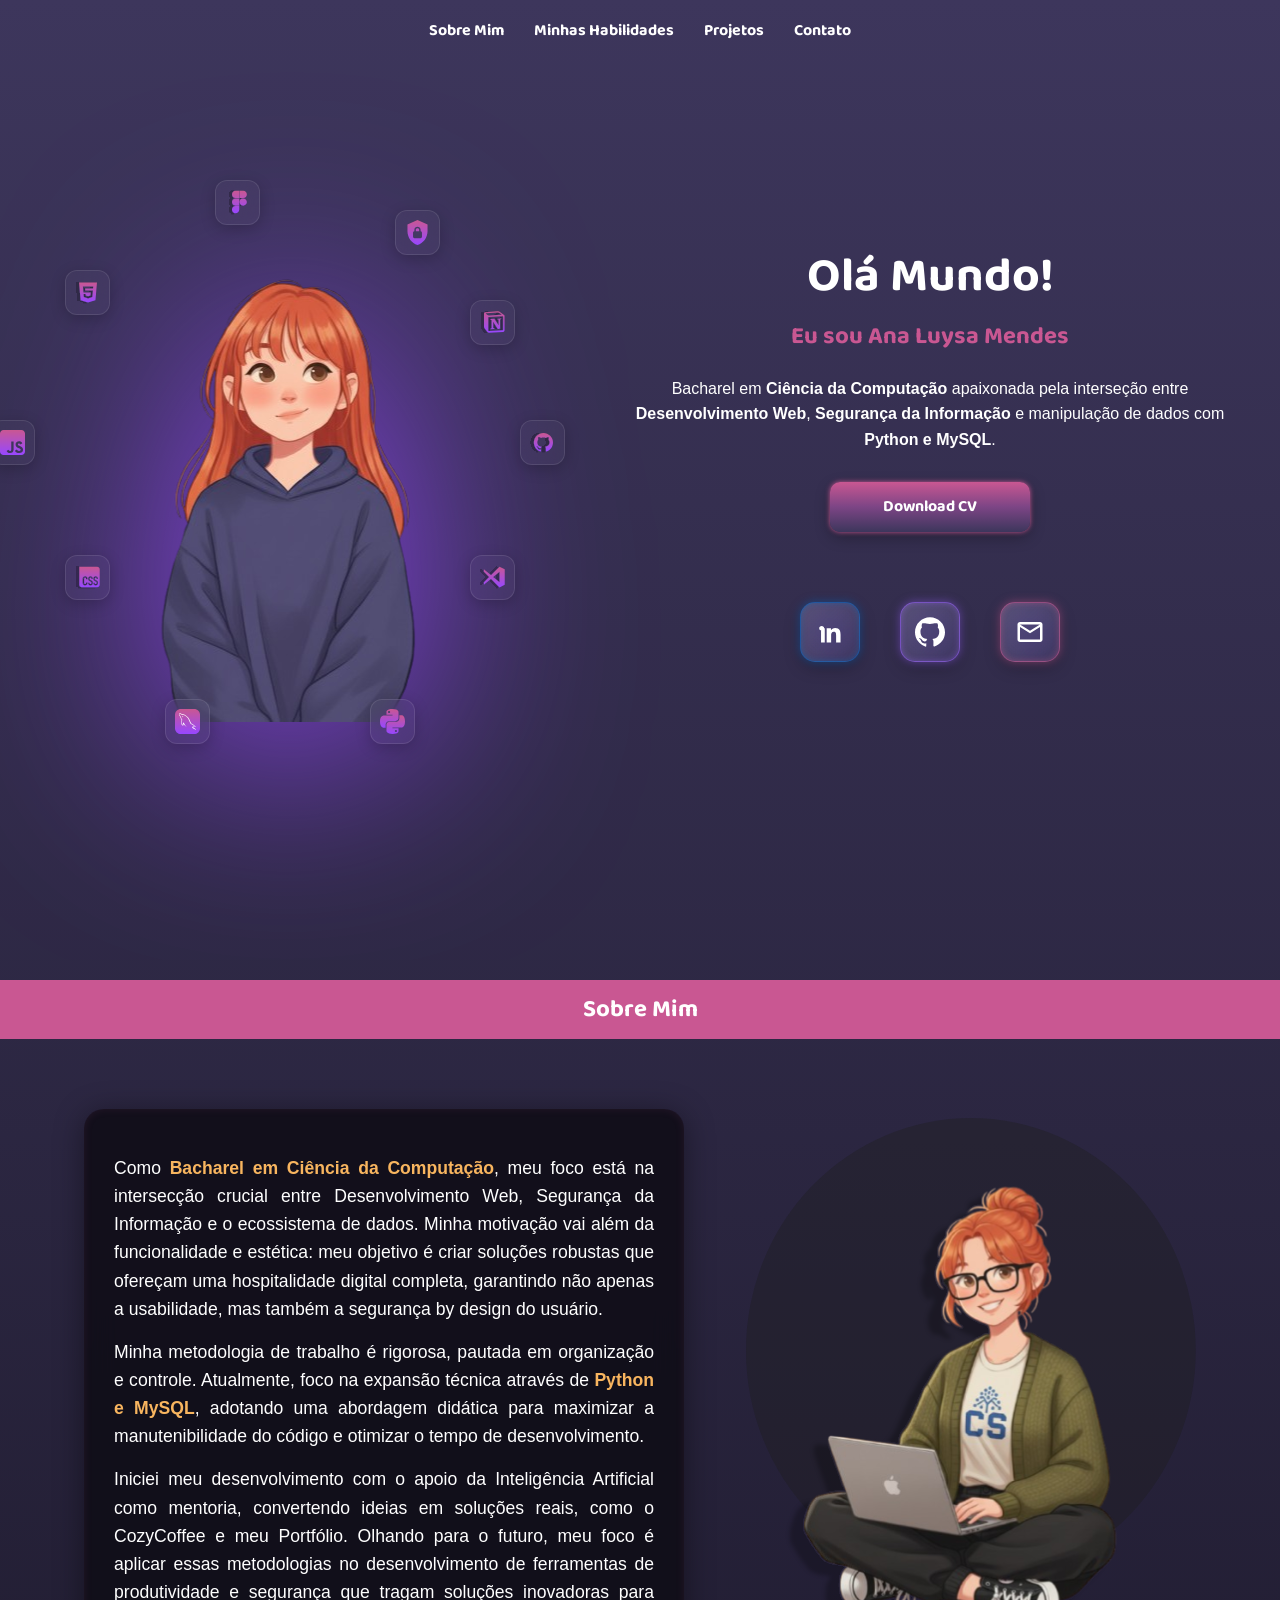
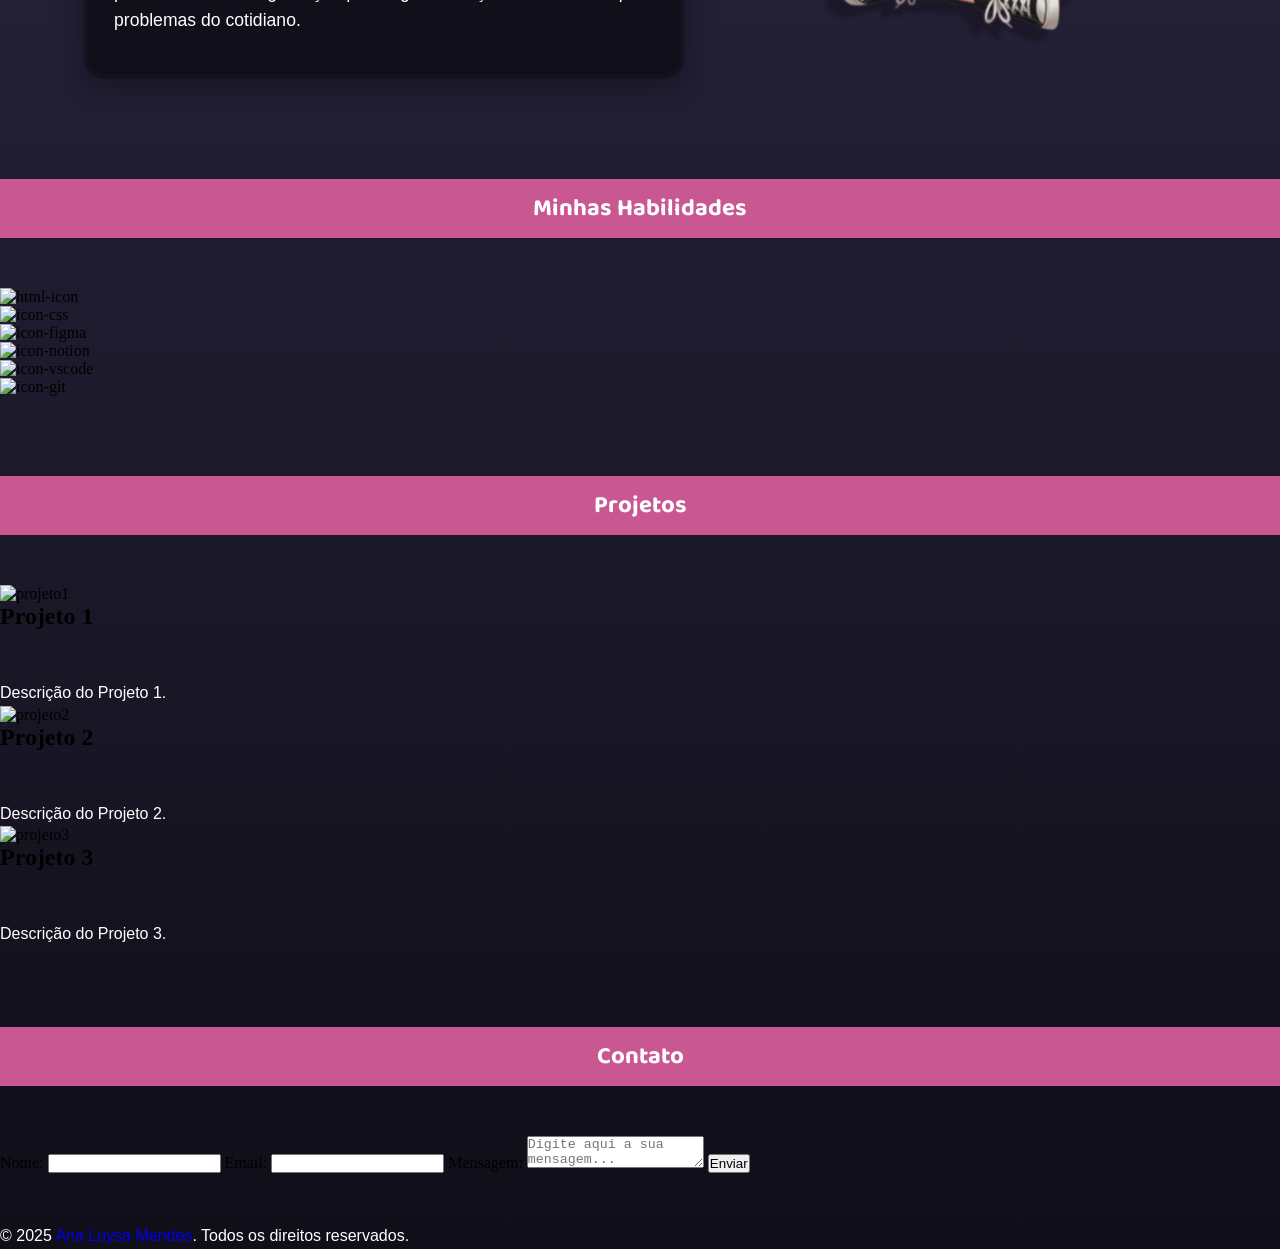
==== portfolio.html @ 6a41fd9b "upgrade" ====
<!DOCTYPE html>
<html lang="pt-br">
<head>
    <meta charset="UTF-8">
    <meta name="viewport" content="width=device-width, initial-scale=1.0">
    <title>Ana Luysa Mendes</title>
    <link rel="stylesheet" href="portfoilio.css">
    <link rel="shortcut icon" href="imagens/favicon-32x32.png" type="image/x-icon">
    <link rel="preconnect" href="https://fonts.googleapis.com">
<link rel="preconnect" href="https://fonts.gstatic.com" crossorigin>
<link href="https://fonts.googleapis.com/css2?family=Baloo+2:wght@400..800&family=Montserrat:ital,wght@0,100..900;1,100..900&display=swap" rel="stylesheet">
</head>
<body>
    
    <header>
        <nav>
            <ul>


<li><a href="#sobre-mim">Sobre Mim</a></li>


<li><a href="#minhas-habilidades">Minhas Habilidades</a></li>


<li><a href="#projetos">Projetos</a></li>


<li><a href="#contato">Contato</a></li>


</ul>
        </nav>
    </header>

<section id="homepage">
    <div class="perfil-container">
        <img src="imagens/perfil-1.svg" alt="perfil-1" id="foto-1"> 

        <div class="icone-box css"> <img src="icones/icons_css.svg" alt="css"> </div>
        <div class="icone-box figma"> <img src="icones/icons_figma.svg" alt="figma"> </div>
        <div class="icone-box git"> <img src="icones/icons_github.svg" alt="git"> </div>
        <div class="icone-box js"> <img src="icones/icons_javascript.svg" alt="js"> </div>
        <div class="icone-box html"> <img src="icones/icons_html.svg" alt="html"> </div>
        <div class="icone-box mysql"> <img src="icones/icons_mysql.svg" alt="mysql"> </div>
        <div class="icone-box notion"> <img src="icones/icons_notion.svg" alt="notion"> </div>
        <div class="icone-box python"> <img src="icones/icons_python.svg" alt="python"> </div>
        <div class="icone-box security"> <img src="icones/icons_security.svg" alt="security"> </div>
        <div class="icone-box vscode"> <img src="icones/icons_vscode.svg" alt="vscode"> </div>
    </div>

    
    
    <div id="texto-homepage"> 
        <h1>Olá Mundo!</h1>
        <h2>Eu sou Ana Luysa Mendes</h2>
        
        <p>
    Bacharel em <strong>Ciência da Computação</strong> apaixonada pela interseção entre <strong>Desenvolvimento Web</strong>, <strong>Segurança da Informação</strong> e manipulação de dados com <strong>Python e MySQL</strong>.
</p>
        
        <a href="Currículo-estagio-Ana-Luysa.pdf" class="cv-download" download>
            Download CV
        </a>
        
      <div class="icones-homepage">
            
           <div class="icon-content" data-social="linkedin">
    <span class="tooltip">LinkedIn</span>
    <a href="https://www.linkedin.com/in/analuysamendes/" target="_blank" aria-label="LinkedIn">
        <div class="filled"></div>
        <svg viewBox="0 0 24 24" fill="currentColor" xmlns="http://www.w3.org/2000/svg">
            <path d="M20.447 20.452h-3.554v-5.569c0-1.328-.027-3.037-1.852-3.037-1.853 0-2.136 1.445-2.136 2.939v5.667H9.351V9h3.414v1.561h.046c.477-.9 1.637-1.85 3.37-1.85 3.601 0 4.267 2.37 4.267 5.455v6.286zM5.337 7.151c-1.144 0-1.99.766-1.99 1.815 0 1.05.846 1.816 1.99 1.816 1.146 0 1.992-.766 1.992-1.816-.002-1.049-.848-1.815-1.992-1.815zm-.507 13.3H7.818V9H4.83v11.452z" />
        </svg>
    </a>

</div>

            <div class="icon-content" data-social="github">
                <span class="tooltip">GitHub</span>
                <a href="https://github.com/asyulmendes" target="_blank" aria-label="GitHub">
                    <div class="filled"></div>
                    <svg viewBox="0 0 24 24" fill="currentColor" xmlns="http://www.w3.org/2000/svg"><path d="M12 .297c-6.63 0-12 5.373-12 12 0 5.303 3.438 9.8 8.205 11.385.6.11.82-.26.82-.577 0-.285-.01-1.04-.015-2.04-3.344.726-4.043-1.612-4.043-1.612-.547-1.388-1.332-1.756-1.332-1.756-1.089-.745.083-.73.083-.73 1.205.084 1.838 1.238 1.838 1.238 1.07 1.835 2.809 1.305 3.495.998.108-.775.42-1.305.762-1.604-2.665-.304-5.466-1.334-5.466-5.933 0-1.31.468-2.385 1.236-3.225-.125-.304-.535-1.524.118-3.18 0 0 1.006-.323 3.3-.123 1.9.528 3.844.528 5.746 0 2.292-.2 3.298.123 3.298.123.653 1.656.242 2.876.118 3.18.767.84 1.235 1.915 1.235 3.225 0 4.61-2.805 5.627-5.474 5.927.43.37.823 1.102.823 2.22 0 1.603-.015 2.898-.015 3.28 0 .32.21.69.825.575C20.565 22.096 24 17.59 24 12.297c0-6.627-5.373-12-12-12z"/></svg>
                </a>
            </div>
            
            <div class="icon-content" data-social="email">
                <span class="tooltip">Email</span>
                <a href="mailto:analuysa.mendes@hotmail.com" target="_blank" aria-label="E-mail">
                    <div class="filled"></div>
                    <svg viewBox="0 0 24 24" fill="currentColor" xmlns="http://www.w3.org/2000/svg"><path d="M22 6c0-1.1-.9-2-2-2H4c-1.1 0-2 .9-2 2v12c0 1.1.9 2 2 2h16c1.1 0 2-.9 2-2V6zm-2 0l-8 5-8-5h16zm0 12H4V8l8 5 8-5v10z"/></svg>
                </a>
            </div>
        </div>
</section>

    <main>
<section id="sobre-mim">
    
    <h1 class="section">Sobre Mim</h1>
    
    <div class="sobremim-flex-wrapper"> 
        
        <div class="conteudo-glass-texto">
            
            <div class="texto-sobremim-agrupado">
                
                <p>Como <strong>Bacharel em Ciência da Computação</strong>, meu foco está na intersecção crucial entre Desenvolvimento Web, Segurança da Informação e o ecossistema de dados. Minha motivação vai além da funcionalidade e estética: meu objetivo é criar soluções robustas que ofereçam uma hospitalidade digital completa, garantindo não apenas a usabilidade, mas também a segurança by design do usuário.</p>



<p>Minha metodologia de trabalho é rigorosa, pautada em organização e controle. Atualmente, foco na expansão técnica através de <strong>Python e MySQL</strong>, adotando uma abordagem didática para maximizar a manutenibilidade do código e otimizar o tempo de desenvolvimento.</p>



<p>Iniciei meu desenvolvimento com o apoio da Inteligência Artificial como mentoria, convertendo ideias em soluções reais, como o CozyCoffee e meu Portfólio. Olhando para o futuro, meu foco é aplicar essas metodologias no desenvolvimento de ferramentas de produtividade e segurança que tragam soluções inovadoras para problemas do cotidiano.</p>
            </div>
            
        </div>
        
        <img src="imagens/perfil-2.svg" alt="foto-perfil-2" class="imagem-sobremim">
        
    </div>
</section>

    

      <section id="minhas-habilidades">
        <h1 class="section">Minhas Habilidades</h1>

        <div class="habilidades-container">
            <ul>
                
                    <li><img src="icones/icon-html.svg" alt="html-icon"></li>
                    <li><img src="icones/icon-css.svg" alt="icon-css"></li>
                    <li><img src="icones/icon-figma.svg" alt="icon-figma"></li>
                    <li><img src="icones/icon-notion.svg" alt="icon-notion"></li>
                    <li><img src="icones/icon-vscode.svg" alt=icon-vscode></li>
                    <li><img src="icones/icon-github.svg" alt="icon-git"></li>

            </ul>
      </section>


      <section id="projetos">
        <h1 class="section">Projetos</h1>
        <div class="projetos-container">
            <div class="projeto-item">
                <img src="imagens/projeto1.png" alt="projeto1">
                <h2>Projeto 1</h2>
                <p>Descrição do Projeto 1.</p>
            </div>
            <div class="projeto-item">
                <img src="imagens/projeto2.png" alt="projeto2">
                <h2>Projeto 2</h2>
                <p>Descrição do Projeto 2.</p>
            </div>
            <div class="projeto-item">
                <img src="imagens/projeto3.png" alt="projeto3">
                <h2>Projeto 3</h2>
                <p>Descrição do Projeto 3.</p>
            
            </div>
           
                
      </section>

      <section id="contato">

        <form method="post" action="enviar_email.php">
            <h1 class="section">Contato</h1>
            <label for="name">Nome:</label>
            <input type="text" id="name" name="name" required>

            <label for="email">Email:</label>
            <input type="email" id="email" name="email" required>

            <label for="message">Mensagem:</label>
            <textarea id="message" name="message" required placeholder="Digite aqui a sua mensagem..."></textarea>

            <button type="submit">Enviar</button>
        </form>
      </section>

    </main>

    <footer>
        <p>&copy; 2025 <a href="https://www.linkedin.com/in/analuysamendes/" target="_blank">Ana Luysa Mendes</a>. Todos os direitos reservados.</p>
    </footer>
    <!-- Animação para scrool. -->
     <script>  
   // Monitora a rolagem da janela
    window.addEventListener('scroll', function() {
        // Seleciona o elemento pra animar (o <nav> é o mais direto)
        var navBar = document.querySelector('nav');
        
        // Se a rolagem vertical for maior que 50 pixels
        if (window.scrollY > 50) {
            navBar.classList.add('scrolled'); // Adiciona a classe
        } else {
            navBar.classList.remove('scrolled'); // Remove a classe
        }
    });
    </script>
</body>

</html>
---- portfoilio.css ----
* {
  margin: 0;
  padding: 0;
  box-sizing: border-box;
}

:root {
  --cor-1: #3d365c;
  --cor-2: #7c4585;
  --cor-3: #c95792;
  --cor-4: #f8b55f;
  --cor-5: #100e18;
  --fonte-destaque: "Baloo 2", sans-serif;
  --fonte-texto: "Inter", sans-serif;
}

body {
  background-image: linear-gradient(to bottom, var(--cor-1), var(--cor-5));
  min-height: 100vh;
  overflow-x: hidden;
}

header {
  background-color: transparent;
  transition: background-color 0.4s ease;
}
a {
  text-decoration: none;
}
nav {
  background-color: transparent;
  display: flex;
  justify-content: center;
  align-items: center;
  height: 60px;
  width: 100%;
  position: fixed;
  top: 0;
  left: 0;
  z-index: 1000;
  transition: all 0.4s ease;
}

nav.scrolled {
  background-color: var(--cor-1);
  box-shadow: 0 0 5px var(--cor-3), 0 0 10px rgba(0, 0, 0, 0.4);
}
nav ul {
  list-style: none;
  display: flex;
  gap: 30px;
  font-family: var(--fonte-destaque);
  font-weight: bold;
}

nav li a {
  position: relative;
  text-decoration: none;
  color: white;
}

nav li a::after {
  content: "";
  position: absolute;
  width: 0;
  height: 3px;
  bottom: -5px;
  left: 0;
  background-color: var(--cor-4);
  transition: width 0.3s ease-in-out;
}

nav li a:hover::after {
  width: 100%;
}

nav li :hover a {
  color: var(--cor-4);
}

#homepage {
  display: flex;
  flex-direction: row;
  align-items: center;
  justify-content: center;
  gap: 5rem;
  font-family: v
  ar(--fonte-destaque);
  color: white;
  max-width: 1200px;
  min-height: 100vh;
  margin: 0 auto;
  padding-top: 0;
}
#foto-1 {
  max-width: 100em;
  height: auto;
  margin: 5px 0;
}
strong {
    color: var(--cor-4);
    font-weight: bold;
}


.perfil-container {
    position: relative; 
    width: 500px; 
    height: 600px;
    display: flex;
    justify-content: center;
    align-items: center;
}


.icone-box {
    position: absolute;
    width: 45px;
    height:45px;
    display: flex;
    justify-content: center;
    align-items: center;
    background: rgba(255, 255, 255, 0.03);
    backdrop-filter: blur(10px);
    border: 1px solid rgba(255, 255, 255, 0.1);
    border-radius: 12px; 
    box-shadow: 0 4px 15px rgba(0, 0, 0, 0.2);
    z-index: 10;
    animation: flutuar 3s ease-in-out infinite;
}

.icone-box img {
    width: 25px;
    height: 25px;
    
}

.figma { top: 5%; left: 35%; animation-delay: 0.1s; }
.security { top: 10%; right: 20%; animation-delay: 0.5s; }
.notion { top: 25%; right: 5%; animation-delay: 0.8s; }
.git { top: 45%; right: -5%; animation-delay: 1.2s; }
.vscode { bottom: 25%; right: 5%; animation-delay: 0.3s; }
.python { bottom: 1%; right: 25%; animation-delay: 0.9s; }
.mysql { bottom: 1%; left: 25%; animation-delay: 1.5s; }
.css { bottom: 25%; left: 5%; animation-delay: 0.2s; }
.js { top: 45%; left: -10%; animation-delay: 0.7s; }
.html { top: 20%; left: 5%; animation-delay: 1.1s; }

@keyframes flutuar {
    0%, 100% { transform: translateY(0); }
    50% { transform: translateY(-15px); }
}
#texto-homepage {
  max-width: 600px;
  display: flex;
  flex-direction: column;
  align-items: center;
  text-align: center;
  margin: 0 auto;
  position: relative;
}

#texto-homepage strong {
  color: white;
  white-space: nowrap;
}

#texto-homepage h1 {
  font-size: 3em;
  font-family: var(--fonte-destaque);
  color: white;
  margin-bottom: 1px;
  white-space: nowrap;
}
#texto-homepage h2 {
  font-size: 1.5em;
  font-family: var(--fonte-destaque);
  color: var(--cor-3);
  margin-top: 1px;
}
#texto-homepage p {
  font-size: 1em;
  font-family: var(--fonte-texto);
  color: white;
  font-weight: lighter;
  margin-top: 20px;
  text-align: center;
}
.icones-homepage {
  margin-top: 20px;
  padding: 0 20px;
  display: flex;
  flex-direction: row;
  gap: 20px;
  justify-content: center;
}

.icones-homepage img {
  width: 10px;
  height: 10px;
  transition: transform 0.2s;
  cursor: pointer;
}
/* Animação do UIVERSE para os botões */
.icones-homepage {
  margin-top: 40px;
  gap: 20px;
}

/* Base: ul virou .icones-homepage, li virou .icon-content */
.icon-content {
  margin: 0 10px;
  position: relative;
  /* Alinha o ícone dentro da .icones-homepage, se for necessário */
  display: inline-block;
}
/* Tooltip Base */
.icon-content .tooltip {
  position: absolute;
  top: -30px;
  left: 50%;
  transform: translateX(-50%);
  color: #fff;
  padding: 6px 10px;
  border-radius: 15px;
  opacity: 0;
  visibility: hidden;
  font-size: 14px;
  transition: all 0.3s ease;
  z-index: 10; /* Para garantir que fique acima de outros elementos */
  font-family: var(--fonte-texto);
}
.icon-content:hover .tooltip {
  opacity: 1;
  visibility: visible;
  top: -50px;
}

/* Base glassmorphism anchor */
.icon-content a {
  position: relative;
  overflow: hidden;
  display: flex;
  justify-content: center;
  align-items: center;
  width: 60px; /* Aumentei um pouco para caber os ícones SVG */
  height: 60px; /* Aumentei um pouco para caber os ícones SVG */
  border-radius: 15px;
  color: #fff;
  background: linear-gradient(
    135deg,
    rgba(255, 255, 255, 0.18),
    rgba(255, 255, 255, 0.06)
  );
  backdrop-filter: blur(14px) saturate(180%);
  -webkit-backdrop-filter: blur(14px) saturate(180%);
  transition: all 0.35s ease-in-out;
  box-shadow: inset 0 1px 2px rgba(255, 255, 255, 0.45),
    inset 0 -2px 6px rgba(0, 0, 0, 0.856), 0 6px 16px rgba(0, 0, 0, 0.22);
}

/* Estilo do GitHub (Mantido o original, ou ajuste para seu tema) */
.icon-content[data-social="github"] a {
  border: 1px solid rgba(152, 98, 252, 0.6);
  box-shadow: inset 0 0 6px rgba(152, 98, 252, 0.4),
    0 0 10px rgba(152, 98, 252, 0.5), 0 6px 16px rgba(0, 0, 0, 0.25);
}

/* PERSONALIZAÇÃO: LINKEDIN - Usando a cor primária do LinkedIn */
.icon-content[data-social="linkedin"] a {
  border: 1px solid rgba(10, 102, 194, 0.6);
  box-shadow: inset 0 0 6px rgba(10, 102, 194, 0.4),
    0 0 10px rgba(10, 102, 194, 0.5), 0 6px 16px rgba(0, 0, 0, 0.25);
}

/* PERSONALIZAÇÃO: EMAIL - Usando uma cor que combine com seu tema (Cor 3) */
.icon-content[data-social="email"] a {
  border: 1px solid rgba(201, 87, 146, 0.6); /* var(--cor-3) */
  box-shadow: inset 0 0 6px rgba(201, 87, 146, 0.4),
    0 0 10px rgba(201, 87, 146, 0.5), 0 6px 16px rgba(0, 0, 0, 0.25);
}

/* Common shine sweep effect (Pseudo-elemento ::before) */
.icon-content a::before {
  content: "";
  position: absolute;
  top: -50%;
  left: -50%;
  width: 200%;
  height: 200%;
  background: linear-gradient(
    120deg,
    rgba(255, 255, 255, 0) 30%,
    rgba(255, 255, 255, 0.4) 50%,
    rgba(255, 255, 255, 0) 70%
  );
  transform: rotate(25deg) translateX(-100%);
  transition: transform 0.8s ease;
  z-index: 0;
}
.icon-content a:hover::before {
  transform: rotate(25deg) translateX(100%);
}
.icon-content a:hover {
  box-shadow: 3px 2px 45px 0px rgb(0 0 0 / 50%);
}

.icon-content a svg {
  position: relative;
  z-index: 1;
  width: 30px; /* Garante que o SVG tenha um tamanho bom */
  height: 30px;
}
.icon-content a:hover {
  color: white; /* Garante que a cor do SVG (fill) seja branca no hover */
  text-decoration: none; /* remove o underline padrão do seu CSS */
}

/* Preenchimento animado (.filled) */
@keyframes premiumGradient {
  0% {
    background-position: 0% 50%;
  }
  50% {
    background-position: 100% 50%;
  }
  100% {
    background-position: 0% 50%;
  }
}

.icon-content a .filled {
  position: absolute;
  top: 0;
  left: 0;
  width: 100%;
  height: 100%;
  z-index: 0;
  transition: all 0.3s ease-in-out;
  border-radius: 15px;
}

/* PERSONALIZAÇÃO: GitHub - Gradiente de cores do seu tema (cor-2 e cor-3) */
.icon-content a[data-social="github"] .filled,
.icon-content a[data-social="github"] ~ .tooltip {
  background: linear-gradient(
    135deg,
    var(--cor-2),
    var(--cor-3),
    var(--cor-3),
    var(--cor-2)
  );
  background-size: 400% 400%;
  animation: premiumGradient 6s ease infinite;
  backdrop-filter: blur(12px) saturate(200%);
  -webkit-backdrop-filter: blur(12px) saturate(200%);
  border: 1px solid rgba(152, 98, 252, 0.6);
  box-shadow: inset 0 0 12px rgba(152, 98, 252, 0.5),
    0 0 24px rgba(152, 98, 252, 0.7);
}

/* PERSONALIZAÇÃO: LinkedIn - Gradiente com cores do LinkedIn */
.icon-content a[data-social="linkedin"] .filled,
.icon-content a[data-social="linkedin"] ~ .tooltip {
  background: linear-gradient(135deg, #004d99, #0a66c2, #1a83ff, #004d99);
  background-size: 400% 400%;
  animation: premiumGradient 6s ease infinite;
  backdrop-filter: blur(12px) saturate(200%);
  -webkit-backdrop-filter: blur(12px) saturate(200%);
  border: 1px solid rgba(10, 102, 194, 0.6);
  box-shadow: inset 0 0 12px rgba(10, 102, 194, 0.5),
    0 0 24px rgba(10, 102, 194, 0.7);
}

/* PERSONALIZAÇÃO: Email - Gradiente com cores do seu tema (cor-1, cor-2) */
.icon-content a[data-social="email"] .filled,
.icon-content a[data-social="email"] ~ .tooltip {
  background: linear-gradient(
    135deg,
    var(--cor-1),
    var(--cor-2),
    var(--cor-3),
    var(--cor-1)
  );
  background-size: 400% 400%;
  animation: premiumGradient 6s ease infinite;
  backdrop-filter: blur(12px) saturate(200%);
  -webkit-backdrop-filter: blur(12px) saturate(200%);
  border: 1px solid rgba(201, 87, 146, 0.6);
  box-shadow: inset 0 0 12px rgba(201, 87, 146, 0.5),
    0 0 24px rgba(201, 87, 146, 0.7);
}

.cv-download {
  margin: 30px 0;
  width: 200px;
  height: 50px;
  text-align: center;
  line-height: 50px;
  font-family: var(--fonte-destaque);
  background-image: linear-gradient(
    to bottom,
    var(--cor-3),
    var(--cor-2),
    var(--cor-1)
  );
  color: white;
  box-shadow: 0 0 5px var(--cor-3), 0 5px 15px rgba(0, 0, 0, 0.3);
  font-weight: bold;
  border-radius: 10px;
  transition: background-color 0.3s ease, transform 0.2s ease-out;
}

.cv-download:hover {
  background-image: linear-gradient(to bottom, var(--cor-2), var(--cor-3));
  box-shadow: 0 0 10px var(--cor-4), 0 0 20px var(--cor-3) 0 0 40px;
  transform: translateY(-5px) scale(1.05);
  text-decoration: none;
}

.section {
  font-family: var(--fonte-destaque);
  color: white;
  font-size: 1.5em;
  font-weight: bolder;
  padding: 10px 0;
  margin-top: 80px;
  text-align: center;
  background-color: var(--cor-3);
  margin-bottom: 50px;
  width: 100%;
}

p {
  font-family: var(--fonte-texto);
  color: white;
  font-size: 1rem;
  line-height: 1.6;
  margin-top: 50px;
}

.sobremim-flex-wrapper {
  display: flex;
  flex-direction: row;
  justify-content: space-between;
  align-items: center;
  gap: 40px;
  width: 90%;
  max-width: 1200px;
  margin: 0 auto 80px auto;
  padding: 20px;
}

.conteudo-glass-texto {
  
  flex: 1;
  max-width: 600px;
  padding: 30px;
  background: rgba(16, 14, 24, 0.9);
  border-radius: 20px;
  backdrop-filter: blur(15px);
  -webkit-backdrop-filter: blur(15px);
  border: 1 solid rgba (201, 87, 146, 0.1);
  box-shadow: inset 0 0 10px rgba(201, 87, 146, 0.1),
    0 4px 30px rgba(0, 0, 0, 0.4);
}
.texto-sobremim-agrupado {
  justify-content: justify;
  hyphens: auto; /* Ajuda a não deixar espaços grandes entre as palavras */
  margin-bottom: 15px;
}

.texto-sobremim-agrupado p {
  font-family: var(--fonte-texto);
  font-weight: light;
  color: white;
  font-size: 1.1em;
  line-height: 1.6;
  text-align: justify;
  margin: 15px 0;
  
}

.imagem-sobremim {
   flex: 1;
   max-width: 450px;
   height: auto;
   position: static;
    z-index: 1;
}

.habilidades-etiquetas {
    display: flex;
    gap: 20px;
    margin-bottom: 25;
    justify-content: center;
}
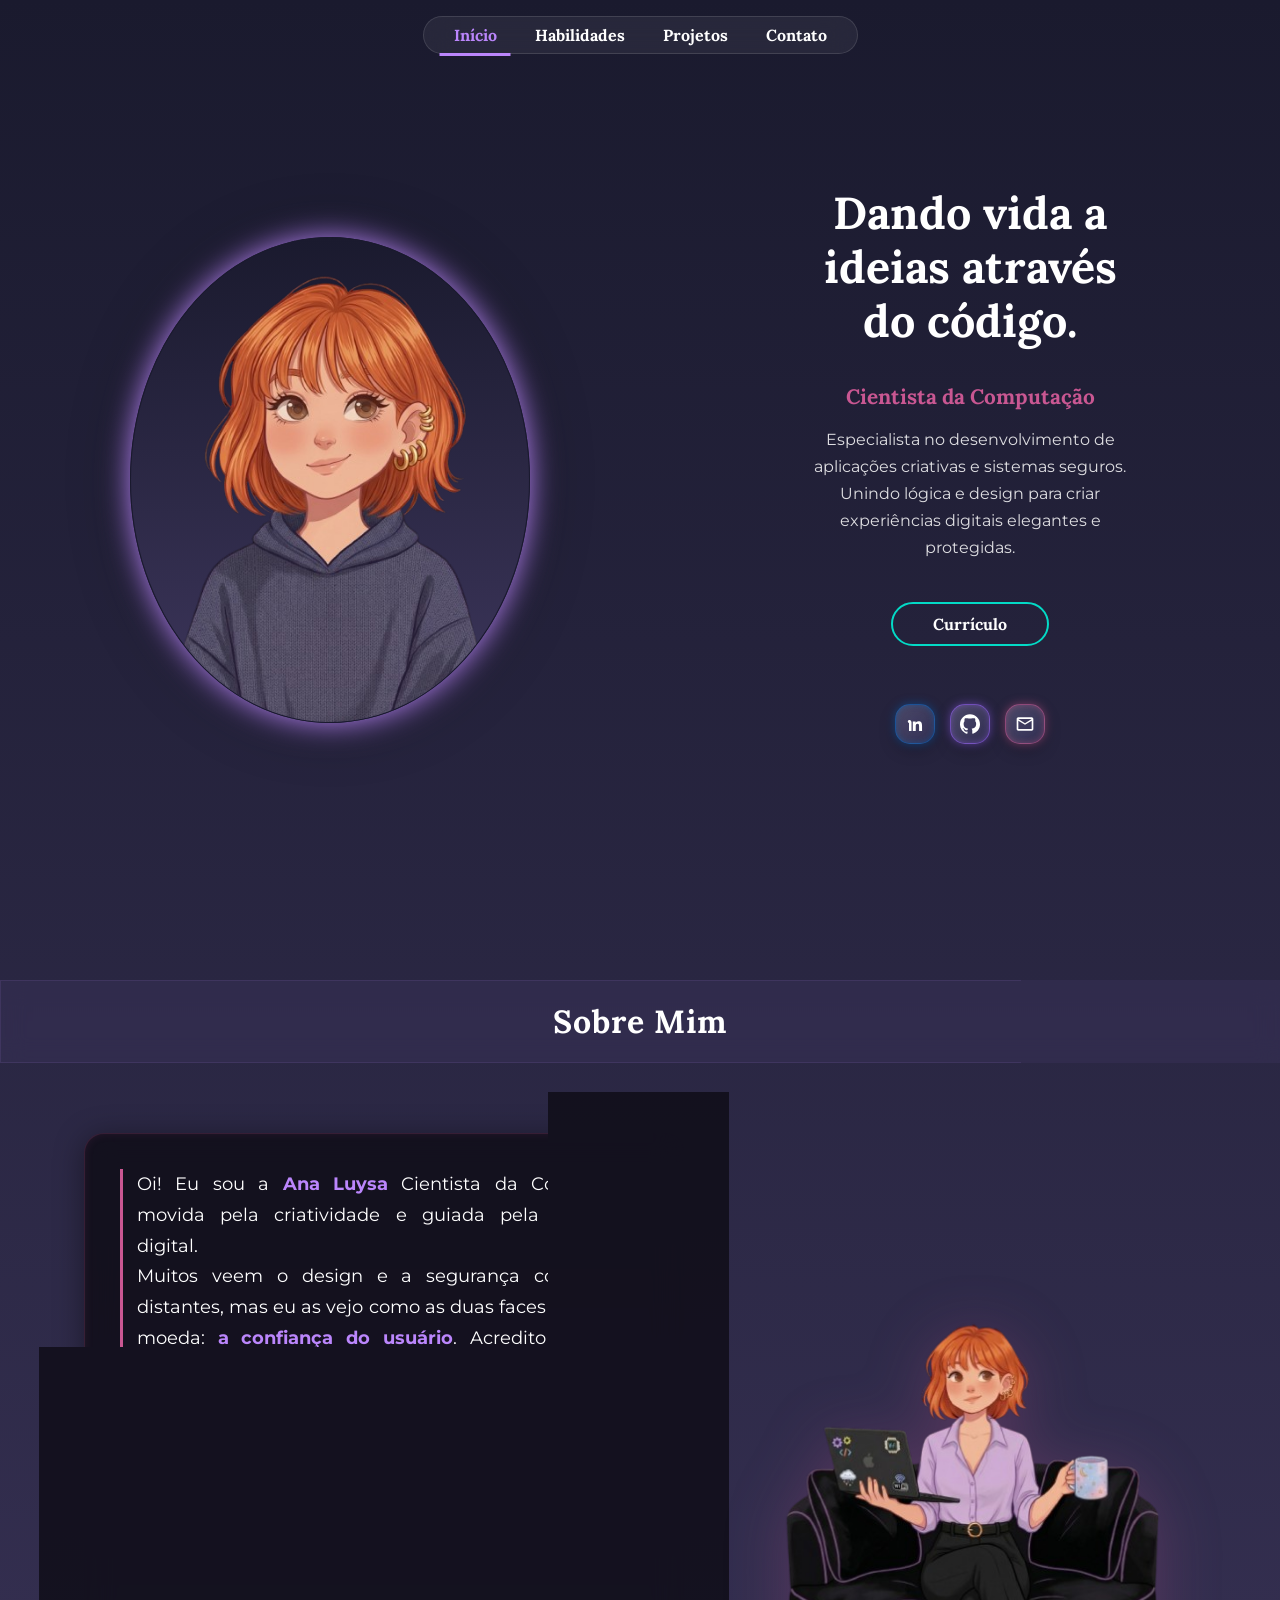
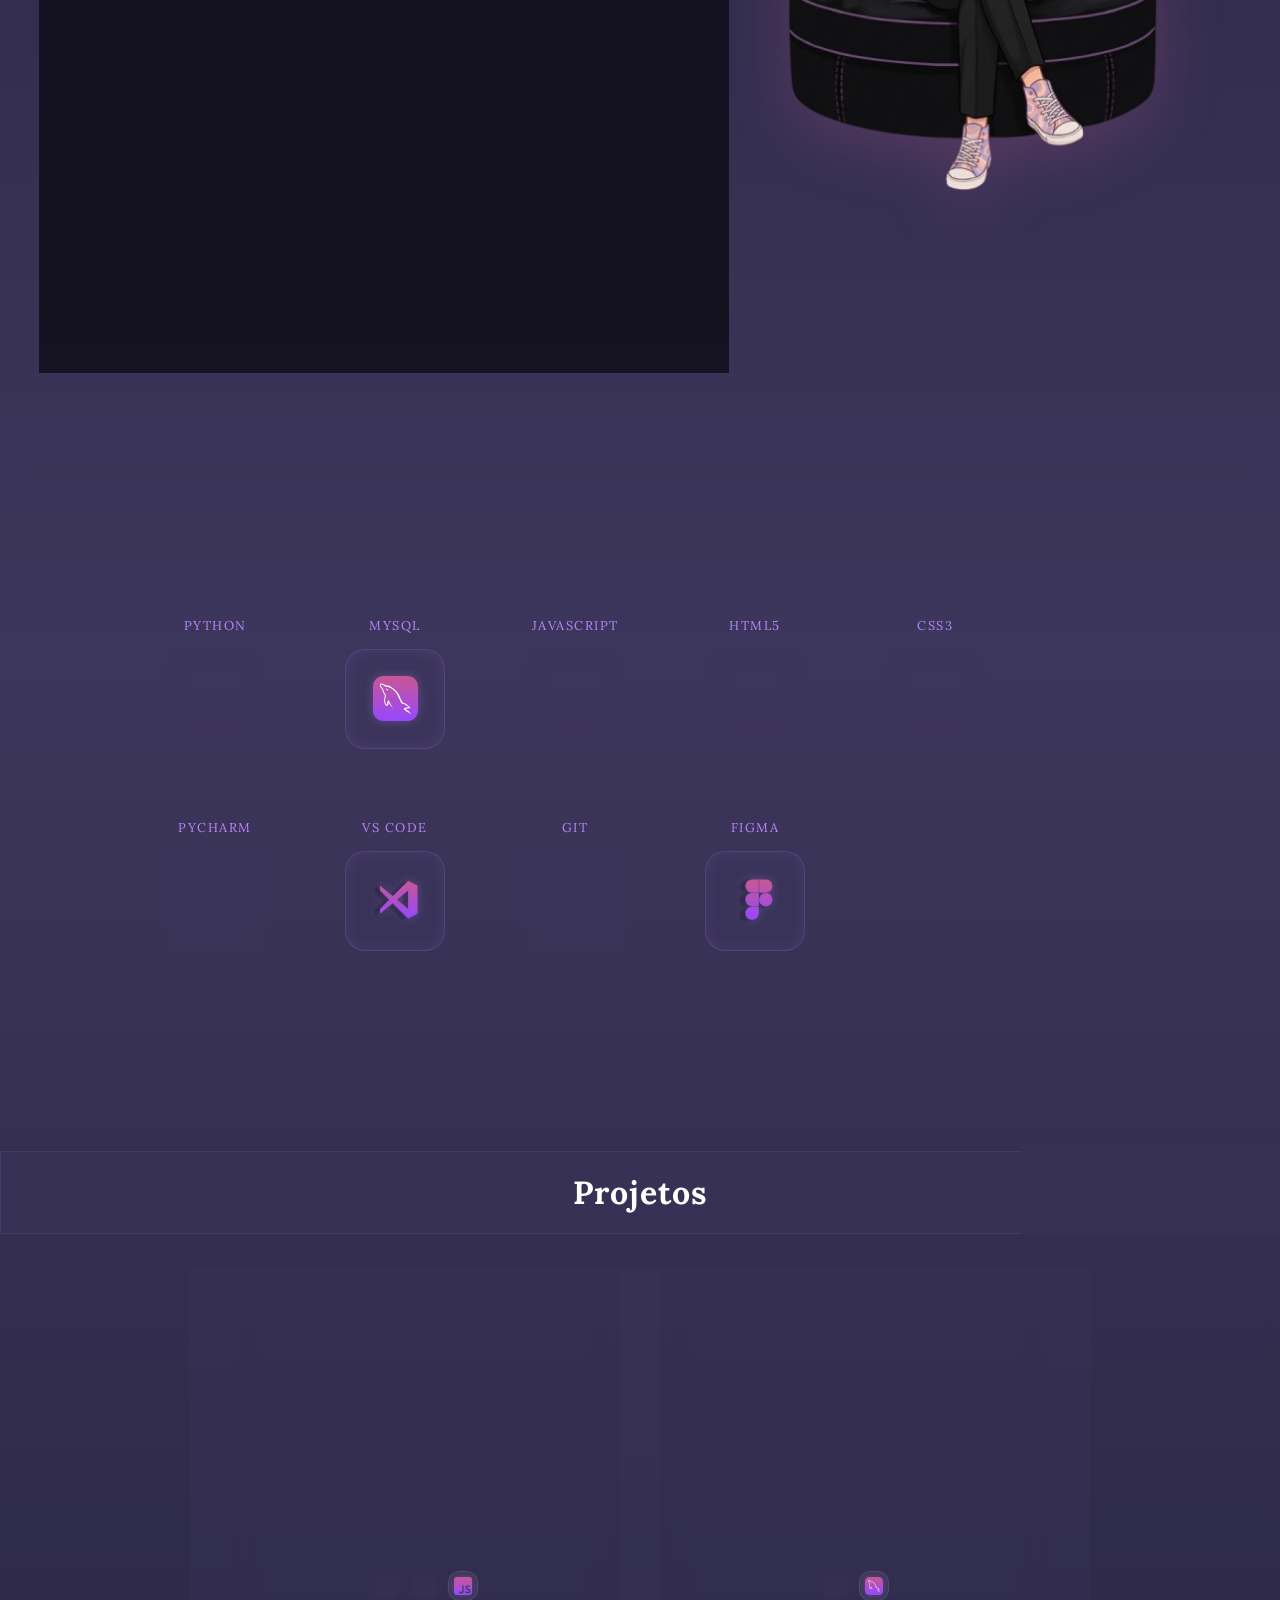
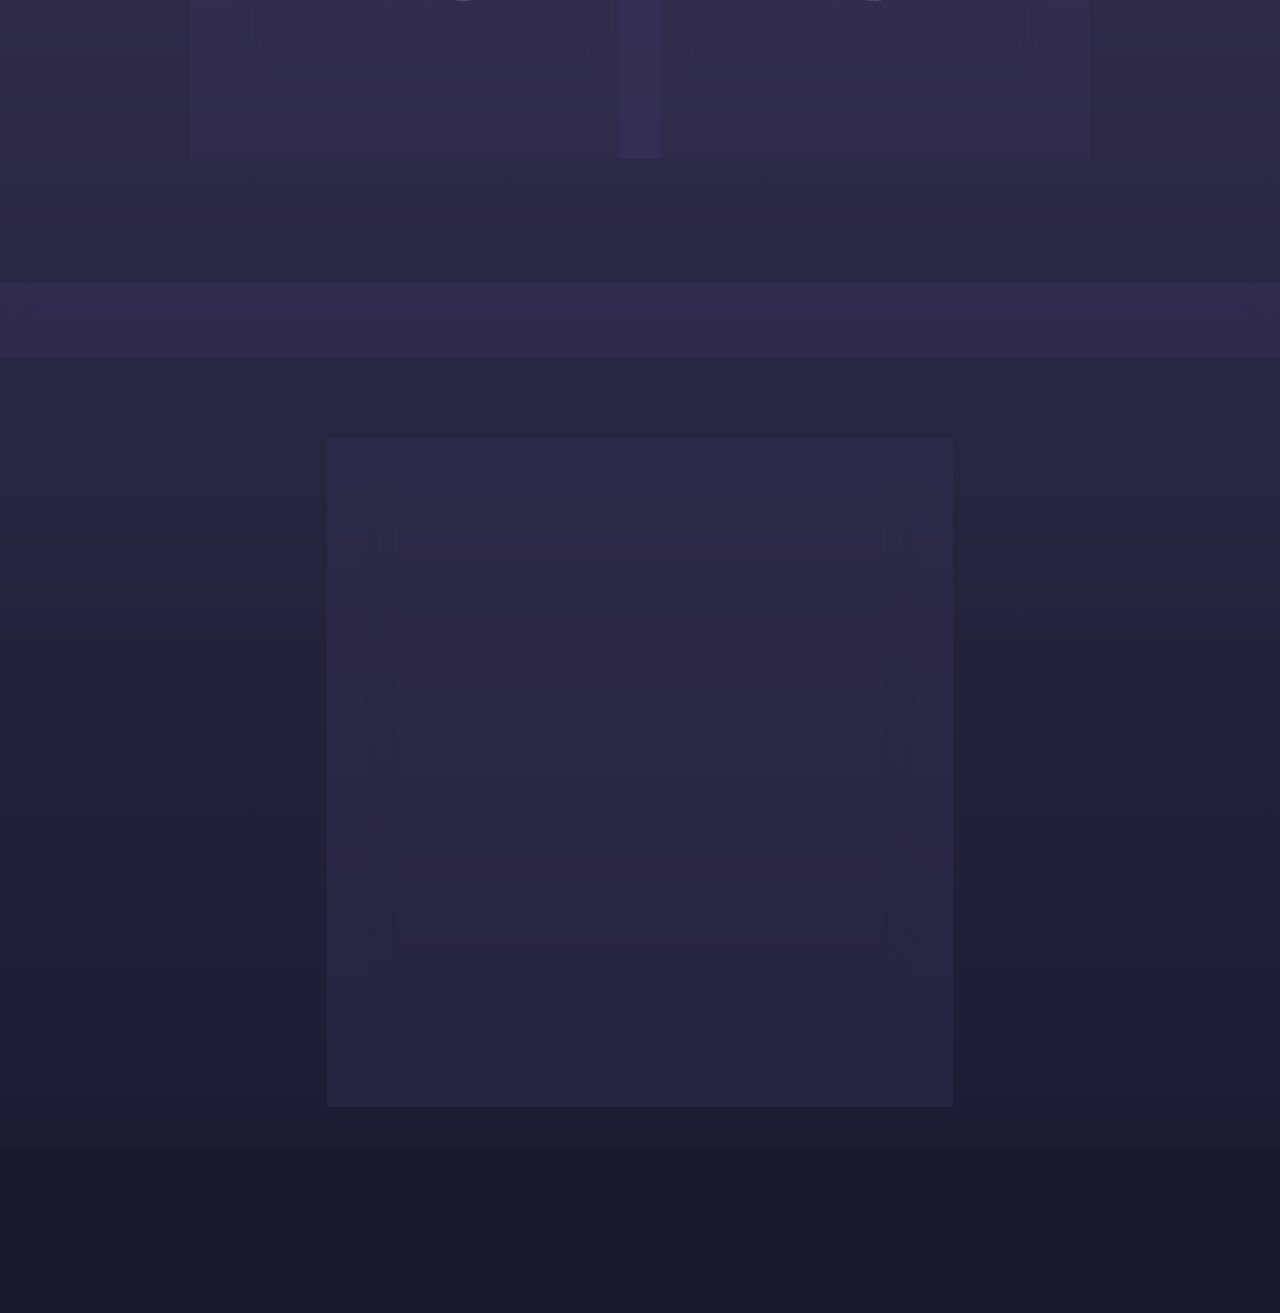
==== commit 981b120e: "Add favicons and profile images, update portfolio Add new favicon assets and site.webmanifest, add p" ====
--- a/portfolio.html
+++ b/portfolio.html
@@ -5,62 +5,50 @@
     <meta name="viewport" content="width=device-width, initial-scale=1.0">
     <title>Ana Luysa Mendes</title>
     <link rel="stylesheet" href="portfoilio.css">
-    <link rel="shortcut icon" href="imagens/favicon-32x32.png" type="image/x-icon">
+    <link rel="shortcut icon" href="imagens/favicon/favicon.ico" type="image/x-icon">
     <link rel="preconnect" href="https://fonts.googleapis.com">
 <link rel="preconnect" href="https://fonts.gstatic.com" crossorigin>
-<link href="https://fonts.googleapis.com/css2?family=Baloo+2:wght@400..800&family=Montserrat:ital,wght@0,100..900;1,100..900&display=swap" rel="stylesheet">
+<link href="https://fonts.googleapis.com/css2?family=Lora:ital,wght@0,400..700;1,400..700&family=Montserrat:ital,wght@0,100..900;1,100..900&display=swap" rel="stylesheet">
 </head>
 <body>
-    
-    <header>
-        <nav>
-            <ul>
-
-
-<li><a href="#sobre-mim">Sobre Mim</a></li>
-
-
-<li><a href="#minhas-habilidades">Minhas Habilidades</a></li>
-
-
-<li><a href="#projetos">Projetos</a></li>
-
-
-<li><a href="#contato">Contato</a></li>
-
-
-</ul>
-        </nav>
-    </header>
+
+   
+<header>
+    <nav>
+        <div class="menu-toggle" id="mobile-menu">
+            <span class="bar"></span>
+            <span class="bar"></span>
+            <span class="bar"></span>
+        </div>
+
+        <ul class="nav-list">
+            <li><a href="#homepage">Início</a></li>
+            <li><a href="#minhas-habilidades">Habilidades</a></li>
+            <li><a href="#projetos">Projetos</a></li>
+            <li><a href="#contato">Contato</a></li>
+        </ul>
+    </nav>
+</header>
+
 
 <section id="homepage">
+     <div id="meteoros-container"></div>
     <div class="perfil-container">
-        <img src="imagens/perfil-1.svg" alt="perfil-1" id="foto-1"> 
-
-        <div class="icone-box css"> <img src="icones/icons_css.svg" alt="css"> </div>
-        <div class="icone-box figma"> <img src="icones/icons_figma.svg" alt="figma"> </div>
-        <div class="icone-box git"> <img src="icones/icons_github.svg" alt="git"> </div>
-        <div class="icone-box js"> <img src="icones/icons_javascript.svg" alt="js"> </div>
-        <div class="icone-box html"> <img src="icones/icons_html.svg" alt="html"> </div>
-        <div class="icone-box mysql"> <img src="icones/icons_mysql.svg" alt="mysql"> </div>
-        <div class="icone-box notion"> <img src="icones/icons_notion.svg" alt="notion"> </div>
-        <div class="icone-box python"> <img src="icones/icons_python.svg" alt="python"> </div>
-        <div class="icone-box security"> <img src="icones/icons_security.svg" alt="security"> </div>
-        <div class="icone-box vscode"> <img src="icones/icons_vscode.svg" alt="vscode"> </div>
+        <img src="imagens/perfil-1.png" alt="perfil-1" id="foto-1"> 
     </div>
 
     
     
     <div id="texto-homepage"> 
-        <h1>Olá Mundo!</h1>
-        <h2>Eu sou Ana Luysa Mendes</h2>
-        
-        <p>
-    Bacharel em <strong>Ciência da Computação</strong> apaixonada pela interseção entre <strong>Desenvolvimento Web</strong>, <strong>Segurança da Informação</strong> e manipulação de dados com <strong>Python e MySQL</strong>.
-</p>
+       <h1>Dando vida a ideias através do código.</h1>
+        <h2>Cientista da Computação</h2>
+        
+        
+    <p>Especialista no desenvolvimento de aplicações criativas e sistemas seguros. <br>Unindo lógica e design para criar experiências digitais elegantes e protegidas.
+        </p>
         
         <a href="Currículo-estagio-Ana-Luysa.pdf" class="cv-download" download>
-            Download CV
+            Currículo
         </a>
         
       <div class="icones-homepage">
@@ -105,70 +93,122 @@
             
             <div class="texto-sobremim-agrupado">
                 
-                <p>Como <strong>Bacharel em Ciência da Computação</strong>, meu foco está na intersecção crucial entre Desenvolvimento Web, Segurança da Informação e o ecossistema de dados. Minha motivação vai além da funcionalidade e estética: meu objetivo é criar soluções robustas que ofereçam uma hospitalidade digital completa, garantindo não apenas a usabilidade, mas também a segurança by design do usuário.</p>
-
-
-
-<p>Minha metodologia de trabalho é rigorosa, pautada em organização e controle. Atualmente, foco na expansão técnica através de <strong>Python e MySQL</strong>, adotando uma abordagem didática para maximizar a manutenibilidade do código e otimizar o tempo de desenvolvimento.</p>
-
-
-
-<p>Iniciei meu desenvolvimento com o apoio da Inteligência Artificial como mentoria, convertendo ideias em soluções reais, como o CozyCoffee e meu Portfólio. Olhando para o futuro, meu foco é aplicar essas metodologias no desenvolvimento de ferramentas de produtividade e segurança que tragam soluções inovadoras para problemas do cotidiano.</p>
-            </div>
-            
-        </div>
-        
-        <img src="imagens/perfil-2.svg" alt="foto-perfil-2" class="imagem-sobremim">
-        
-    </div>
-</section>
-
-    
-
-      <section id="minhas-habilidades">
-        <h1 class="section">Minhas Habilidades</h1>
-
-        <div class="habilidades-container">
-            <ul>
-                
-                    <li><img src="icones/icon-html.svg" alt="html-icon"></li>
-                    <li><img src="icones/icon-css.svg" alt="icon-css"></li>
-                    <li><img src="icones/icon-figma.svg" alt="icon-figma"></li>
-                    <li><img src="icones/icon-notion.svg" alt="icon-notion"></li>
-                    <li><img src="icones/icon-vscode.svg" alt=icon-vscode></li>
-                    <li><img src="icones/icon-github.svg" alt="icon-git"></li>
-
-            </ul>
-      </section>
-
-
-      <section id="projetos">
-        <h1 class="section">Projetos</h1>
-        <div class="projetos-container">
-            <div class="projeto-item">
-                <img src="imagens/projeto1.png" alt="projeto1">
-                <h2>Projeto 1</h2>
-                <p>Descrição do Projeto 1.</p>
-            </div>
-            <div class="projeto-item">
-                <img src="imagens/projeto2.png" alt="projeto2">
-                <h2>Projeto 2</h2>
-                <p>Descrição do Projeto 2.</p>
-            </div>
-            <div class="projeto-item">
-                <img src="imagens/projeto3.png" alt="projeto3">
-                <h2>Projeto 3</h2>
-                <p>Descrição do Projeto 3.</p>
-            
-            </div>
+               <p>
+                   Oi! Eu sou a <strong>Ana Luysa</strong> Cientista da Computação movida pela criatividade e guiada pela segurança digital.
+                   <br>
+                   Muitos veem o design e a segurança como áreas distantes, mas eu as vejo como as duas faces da mesma moeda: <strong>a confiança do usuário</strong>. Acredito que uma interface só é verdadeiramente boa se for capaz de acolher quem a usa e proteger seus dados simultaneamente. Por isso, minha atuação une o cuidado visual do UI/UX com o rigor técnico da Cibersegurança.
+               </p>
+               <br>
+               <p>Minha formação em Ciência da Computação me permitiu explorar vários lados da tecnologia. Esse caminho me deu a base para transformar <strong>problemas complexos</strong> em soluções que, para o usuário final,<strong> são confortáveis, simples e eficazes</strong>. Sou movida pela pesquisa e pela curiosidade; se algo parece difícil, eu paro, analiso e busco uma saída criativa que faça sentido.</p>
+               <br>
+               <p>No fim das contas, meu trabalho é sobre <strong>traduzir necessidades em experiências reais</strong>. Eu dou vida a histórias e sonhos através de uma tela em preto com letras coloridas, garantindo que cada 'capítulo' digital seja bonito de ver e, acima de tudo, seguro de usar.</p>
+
+            </div>
+            
+        </div>
+        
+        <img src="imagens/perfil-2.png" alt="foto-perfil-2" class="imagem-sobremim">
+        
+    </div>
+</section>
+
+    
+
+ <section id="minhas-habilidades">
+    <h1 class="section">Minhas Habilidades</h1>
+    
+    <div class="habilidades-container">
+        <div class="habilidade-grupo">
+            
+            <div class="icones-grid">
+                <div class="habilidade-card">
+                    <span class="nome-skill">Python</span>
+                    <div class="icone-box"> <img src="icones/icons_python.svg" alt="Python"> </div>
+                </div>
+                <div class="habilidade-card">
+                    <span class="nome-skill">MySQL</span>
+                    <div class="icone-box"> <img src="icones/icons_mysql.svg" alt="MySQL"> </div>
+                </div>
+                <div class="habilidade-card">
+                    <span class="nome-skill">JavaScript</span>
+                    <div class="icone-box"> <img src="icones/icons_javascript.svg" alt="JS"> </div>
+                </div>
+
+                <div class="habilidade-card">
+                    <span class="nome-skill">HTML5</span>
+                    <div class="icone-box"> <img src="icones/icons_html.svg" alt="HTML"> </div>
+                </div>
+                <div class="habilidade-card">
+                    <span class="nome-skill">CSS3</span>
+                    <div class="icone-box"> <img src="icones/icons_css.svg" alt="CSS"> </div>
+                </div>
+            </div>
+        </div>
+
+        <div class="habilidade-grupo">
            
-                
-      </section>
+            <div class="icones-grid">
+                <div class="habilidade-card">
+                    <span class="nome-skill">PyCharm</span>
+                    <div class="icone-box"> <img src="icones/icons_pycharm.svg" alt="PyCharm"> </div>
+                </div>
+                <div class="habilidade-card">
+                    <span class="nome-skill">VS Code</span>
+                    <div class="icone-box"> <img src="icones/icons_vscode.svg" alt="VS Code"> </div>
+                </div>
+                <div class="habilidade-card">
+                    <span class="nome-skill">Git</span>
+                    <div class="icone-box"> <img src="icones/icons_github.svg" alt="Git"> </div>
+                </div>
+                <div class="habilidade-card">
+                    <span class="nome-skill">Figma</span>
+                    <div class="icone-box"> <img src="icones/icons_figma.svg" alt="Figma"> </div>
+                </div>
+            </div>
+        </div>
+    </div>
+</section>
+
+
+ <section id="projetos">
+    <h1 class="section">Projetos</h1>
+    <div class="projetos-container">
+
+        <div class="projeto-item">
+            <div class="monitor-frame">
+                <img src="imagens/cozycoffee-proj.png" alt="CozyCoffee">
+            </div>
+            <div class="projeto-info">
+                <h2>CozyCoffee - POMODORO</h2>
+                <div class="tech-glass-pills">
+                    <div class="tech-pill"><img src="icones/icons_html.svg" alt="HTML"></div>
+                    <div class="tech-pill"><img src="icones/icons_css.svg" alt="CSS"></div>
+                    <div class="tech-pill"><img src="icones/icons_javascript.svg" alt="JS"></div>
+                </div>
+                <a href="#" class="btn-saber-mais">Saber Mais</a>
+            </div>
+        </div>
+
+        <div class="projeto-item">
+            <div class="monitor-frame">
+                <img src="imagens/cozycoffee-proj.png" alt="Projeto 2">
+            </div>
+            <div class="projeto-info">
+                <h2>PROJETO EM BREVE</h2>
+                <div class="tech-glass-pills">
+                    <div class="tech-pill"><img src="icones/icons_python.svg" alt="Python"></div>
+                    <div class="tech-pill"><img src="icones/icons_mysql.svg" alt="MySQL"></div>
+                </div>
+                <a href="#" class="btn-saber-mais">Saber Mais</a>
+            </div>
+        </div>
+
+    </div>
+</section>
 
       <section id="contato">
-
+<h1 class="section">Contato</h1>
         <form method="post" action="enviar_email.php">
-            <h1 class="section">Contato</h1>
             <label for="name">Nome:</label>
             <input type="text" id="name" name="name" required>
 
@@ -178,30 +218,18 @@
             <label for="message">Mensagem:</label>
             <textarea id="message" name="message" required placeholder="Digite aqui a sua mensagem..."></textarea>
 
-            <button type="submit">Enviar</button>
+            <button type="submit" class="btn-enviar">Enviar</button>
         </form>
       </section>
 
     </main>
 
-    <footer>
-        <p>&copy; 2025 <a href="https://www.linkedin.com/in/analuysamendes/" target="_blank">Ana Luysa Mendes</a>. Todos os direitos reservados.</p>
-    </footer>
-    <!-- Animação para scrool. -->
-     <script>  
-   // Monitora a rolagem da janela
-    window.addEventListener('scroll', function() {
-        // Seleciona o elemento pra animar (o <nav> é o mais direto)
-        var navBar = document.querySelector('nav');
-        
-        // Se a rolagem vertical for maior que 50 pixels
-        if (window.scrollY > 50) {
-            navBar.classList.add('scrolled'); // Adiciona a classe
-        } else {
-            navBar.classList.remove('scrolled'); // Remove a classe
-        }
-    });
-    </script>
+ <footer>
+    <p>&copy; 2026 <a href="https://www.linkedin.com/in/analuysamendes/" target="_blank">Ana Luysa Mendes</a>. Todos os direitos reservados.</p>
+    <p style="font-size: 0.7rem; margin-top: 10px; opacity: 0.5;">Feito com ☕ e muito CSS</p>
+</footer>
+    
+     <script src="portfolio.js"> </script>
 </body>
 
 </html>
--- a/portfoilio.css
+++ b/portfoilio.css
@@ -5,58 +5,105 @@
 }
 
 :root {
-  --cor-1: #3d365c;
-  --cor-2: #7c4585;
-  --cor-3: #c95792;
-  --cor-4: #f8b55f;
-  --cor-5: #100e18;
-  --fonte-destaque: "Baloo 2", sans-serif;
-  --fonte-texto: "Inter", sans-serif;
+  
+  --cor-1: #1a1a2e; 
+  --cor-2: #3d365c; 
+  --cor-3: #c95792; 
+  --cor-4: #bb86fc; 
+  --cor-5: #03dac6; 
+  
+  --cor-texto-principal: #f8f9fa; 
+  --fonte-destaque: "Lora", sans-serif;
+  --fonte-texto: "Montserrat", sans-serif;
+}
+
+/* ===================== BASE ===================== */
+html {
+  scroll-behavior: smooth;
 }
 
 body {
-  background-image: linear-gradient(to bottom, var(--cor-1), var(--cor-5));
+  background-image: linear-gradient(to bottom, var(--cor-1), var(--cor-2), var(--cor-1));  
   min-height: 100vh;
   overflow-x: hidden;
 }
 
-header {
+a {
+  text-decoration: none;
+}
+
+strong {
+  color: var(--cor-4);
+  font-weight: bold;
+}
+
+/* ===================== NAV ===================== */
+header
+ {
   background-color: transparent;
   transition: background-color 0.4s ease;
 }
-a {
-  text-decoration: none;
-}
+.menu-toggle {
+  display: none;
+}
+
 nav {
-  background-color: transparent;
-  display: flex;
-  justify-content: center;
-  align-items: center;
-  height: 60px;
-  width: 100%;
-  position: fixed;
-  top: 0;
-  left: 0;
-  z-index: 1000;
-  transition: all 0.4s ease;
+    display: flex;
+    justify-content: center;
+    align-items: center;
+    height: 70px;
+    width: 100%;
+    position: fixed;
+    top: 0;
+    left: 0;
+    z-index: 1000;
+    padding: 0 5%;
+    transition: all 0.4s ease;
+}
+
+.nav-list {
+    display: flex;
+    list-style: none;
+    gap: 10px;
+    font-family: var(--fonte-destaque);
+    font-weight: bold;
+    background: rgba(255, 255, 255, 0.06);
+    backdrop-filter: blur(14px);
+    border: 1px solid rgba(255, 255, 255, 0.12);
+    border-radius: 50px;
+    padding: 8px 16px;
 }
 
 nav.scrolled {
-  background-color: var(--cor-1);
+  background-color: rgba(61, 54, 92, 0.92);
+  backdrop-filter: blur(12px);
+  -webkit-backdrop-filter: blur(12px);
   box-shadow: 0 0 5px var(--cor-3), 0 0 10px rgba(0, 0, 0, 0.4);
 }
+
 nav ul {
   list-style: none;
   display: flex;
-  gap: 30px;
+  gap: 8px;               
   font-family: var(--fonte-destaque);
   font-weight: bold;
+
+  
+  background: rgba(255, 255, 255, 0.06);
+  backdrop-filter: blur(14px);
+  -webkit-backdrop-filter: blur(14px);
+  border: 1px solid rgba(255, 255, 255, 0.12);
+  border-radius: 50px;    
+  padding: 8px 16px;       
 }
 
 nav li a {
+   padding: 6px 14px;
+  border-radius: 50px;
   position: relative;
   text-decoration: none;
   color: white;
+  transition: color 0.3s ease;
 }
 
 nav li a::after {
@@ -65,7 +112,8 @@
   width: 0;
   height: 3px;
   bottom: -5px;
-  left: 0;
+  left: 50%;                        
+  transform: translateX(-50%);      
   background-color: var(--cor-4);
   transition: width 0.3s ease-in-out;
 }
@@ -74,147 +122,230 @@
   width: 100%;
 }
 
-nav li :hover a {
+nav li a:hover {
   color: var(--cor-4);
 }
-
+nav li a.active {
+  color: var(--cor-4);
+}
+
+nav li a.active::after {
+  width: 100%;
+}
+/* ===================== METEOROS FLUTUANTES ===================== */
+#meteoros-container {
+  position: absolute;
+  top: 0;
+  left: 0;
+  width: 100%;
+  height: 100%;
+  pointer-events: none;
+  z-index: 0;
+
+}
+
+.meteoro {
+    position: absolute;
+    width: 28px;
+    height: 28px;
+    background-size: contain;
+    background-repeat: no-repeat;
+    z-index: -1;
+    pointer-events: none;
+}
+
+.meteoro.figma, .meteoro.python, .meteoro.js, .meteoro.security {
+    filter: drop-shadow(0 0 8px var(--cor-2)); /* Brilho Roxo Neon */
+}
+
+.meteoro.git, .meteoro.vscode, .meteoro.mysql, .meteoro.pycharm, .meteoro.html, .meteoro.css {
+    filter: drop-shadow(0 0 8px var(--cor-1)); /* Brilho Azul Ciano/Futurista */
+}
+
+.meteoro.figma { background-image: url('icones/icons_figma.svg'); }
+.meteoro.security { background-image: url('icones/icons_security.svg'); }
+.meteoro.python { background-image: url('icones/icons_python.svg'); }
+.meteoro.git { background-image: url('icones/icons_github.svg'); }
+.meteoro.vscode { background-image: url('icones/icons_vscode.svg'); }
+.meteoro.mysql { background-image: url('icones/icons_mysql.svg'); }
+.meteoro.pycharm { background-image: url('icones/icons_pycharm.svg'); }
+.meteoro.js { background-image: url('icones/icons_javascript.svg'); }
+.meteoro.html { background-image: url('icones/icons_html.svg'); }
+.meteoro.css { background-image: url('icones/icons_css.svg'); }
+
+@keyframes cairMeteoro {
+    0% { transform: translateY(-100px) rotate(0deg); opacity: 0; }
+    10% { opacity: 0.4; }
+    90% { opacity: 0.4; }
+    100% { transform: translateY(110vh) rotate(720deg); opacity: 0; }
+}
+/* ===================== HOMEPAGE ===================== */
 #homepage {
   display: flex;
   flex-direction: row;
   align-items: center;
   justify-content: center;
   gap: 5rem;
-  font-family: v
-  ar(--fonte-destaque);
+  font-family: var(--fonte-destaque);
   color: white;
   max-width: 1200px;
   min-height: 100vh;
   margin: 0 auto;
-  padding-top: 0;
-}
+  padding-top: 60px;
+}
+
 #foto-1 {
-  max-width: 100em;
+  width: 100%;
+  max-width: 400px;
   height: auto;
   margin: 5px 0;
-}
-strong {
-    color: var(--cor-4);
-    font-weight: bold;
-}
-
-
+  background-image: linear-gradient( var(--cor-1), var(--cor-2));
+  border: 1px solid var(--cor-1);
+  border-radius: 70%;
+  box-shadow: 0 0 30px var(--cor-4), 0 0 60px rgba(0, 0, 0, 0.4);
+  
+
+}
+
+/* ===================== PERFIL + ÍCONES FLUTUANTES ===================== */
 .perfil-container {
-    position: relative; 
-    width: 500px; 
-    height: 600px;
-    display: flex;
-    justify-content: center;
-    align-items: center;
-}
-
+  position: relative;
+  flex-direction: row;
+  width: 580px;
+  height: 720px;
+  display: flex;
+  justify-content: center;
+  align-items: center;
+}
 
 .icone-box {
-    position: absolute;
-    width: 45px;
-    height:45px;
-    display: flex;
-    justify-content: center;
-    align-items: center;
-    background: rgba(255, 255, 255, 0.03);
-    backdrop-filter: blur(10px);
-    border: 1px solid rgba(255, 255, 255, 0.1);
-    border-radius: 12px; 
-    box-shadow: 0 4px 15px rgba(0, 0, 0, 0.2);
-    z-index: 10;
-    animation: flutuar 3s ease-in-out infinite;
-}
-
-.icone-box img {
-    width: 25px;
-    height: 25px;
-    
-}
-
-.figma { top: 5%; left: 35%; animation-delay: 0.1s; }
-.security { top: 10%; right: 20%; animation-delay: 0.5s; }
-.notion { top: 25%; right: 5%; animation-delay: 0.8s; }
-.git { top: 45%; right: -5%; animation-delay: 1.2s; }
-.vscode { bottom: 25%; right: 5%; animation-delay: 0.3s; }
-.python { bottom: 1%; right: 25%; animation-delay: 0.9s; }
-.mysql { bottom: 1%; left: 25%; animation-delay: 1.5s; }
-.css { bottom: 25%; left: 5%; animation-delay: 0.2s; }
-.js { top: 45%; left: -10%; animation-delay: 0.7s; }
-.html { top: 20%; left: 5%; animation-delay: 1.1s; }
-
-@keyframes flutuar {
-    0%, 100% { transform: translateY(0); }
-    50% { transform: translateY(-15px); }
-}
+  position: absolute;
+  width: 45px;
+  height: 45px;
+  display: flex;
+  justify-content: center;
+  align-items: center;
+  background: rgba(255, 255, 255, 0.05);
+  backdrop-filter: blur(10px);
+  border: 1px solid rgba(255, 255, 255, 0.15);
+  border-radius: 12px;
+  box-shadow: 0 4px 15px rgba(0, 0, 0, 0.25);
+  z-index: 10;
+  animation: flutuar 3s ease-in-out infinite;
+  transition: transform 0.3s ease, box-shadow 0.3s ease;
+}
+
+.icone-box:hover {
+  transform: scale(1.2) !important;
+  box-shadow: 0 0 15px rgba(201, 87, 146, 0.6);
+  animation-play-state: paused;
+}
+
+
+/* ===================== TEXTO HOMEPAGE ===================== */
 #texto-homepage {
-  max-width: 600px;
+  max-width: 350px;
   display: flex;
   flex-direction: column;
-  align-items: center;
+  align-items:center;
   text-align: center;
   margin: 0 auto;
   position: relative;
 }
 
+
 #texto-homepage strong {
   color: white;
   white-space: nowrap;
+  text-align: left;
 }
 
 #texto-homepage h1 {
-  font-size: 3em;
-  font-family: var(--fonte-destaque);
-  color: white;
-  margin-bottom: 1px;
-  white-space: nowrap;
-}
+  font-size: 2.8em;
+  line-height: 1.2;
+  white-space: normal;
+  max-width: 500px;
+  margin-bottom: 10px;
+}
+
 #texto-homepage h2 {
-  font-size: 1.5em;
+  font-size: 1.3em;
   font-family: var(--fonte-destaque);
   color: var(--cor-3);
-  margin-top: 1px;
-}
+  margin-top: 25px;
+}
+
 #texto-homepage p {
+  width: 100%;
+  max-width: 420px;
   font-size: 1em;
   font-family: var(--fonte-texto);
-  color: white;
-  font-weight: lighter;
-  margin-top: 20px;
+  color: rgba(255, 255, 255, 0.85);
+  font-weight: 400;
+  margin-top: 16px;
   text-align: center;
-}
+  line-height: 1.7;
+}
+
+/* ===================== BOTÃO DOWNLOAD CV ===================== */
+.cv-download {
+    position: relative;
+    padding: 10px 40px;
+    background: transparent;
+    border: 2px solid var(--cor-5); /* Azul Ciano para destacar do Roxo */
+    color: white;
+    font-weight: bold;
+    border-radius: 30px;
+    text-decoration: none;
+    overflow: hidden;
+    z-index: 1;
+    transition: 0.4s;
+    display: inline-flex;
+    align-items: center;
+    gap: 8px;
+    margin: 40px auto 0 auto;
+}
+
+.cv-download::before {
+  content: '';
+    position: absolute;
+    top: 0;
+    left: -100%;
+    width: 100%;
+    height: 100%;
+    background: var(--cor-5); /* Preenche com Azul Ciano */
+    transition: 0.4s;
+    z-index: -1;
+}
+
+.cv-download:hover::before {
+  left: 0;
+}
+
+.cv-download:hover {
+color: var(--cor-1); /* Fundo escuro para contraste */
+    box-shadow: 0 0 20px rgba(3, 218, 198, 0.4);
+}
+
+.cv-download:active {
+  transform: translateY(-1px) scale(1.01);
+}
+
+/* ===================== ÍCONES SOCIAIS ===================== */
 .icones-homepage {
-  margin-top: 20px;
-  padding: 0 20px;
+  margin-top: 28px;
   display: flex;
   flex-direction: row;
-  gap: 20px;
+  gap: 3px;
   justify-content: center;
 }
 
-.icones-homepage img {
-  width: 10px;
-  height: 10px;
-  transition: transform 0.2s;
-  cursor: pointer;
-}
-/* Animação do UIVERSE para os botões */
-.icones-homepage {
-  margin-top: 40px;
-  gap: 20px;
-}
-
-/* Base: ul virou .icones-homepage, li virou .icon-content */
 .icon-content {
-  margin: 0 10px;
+  margin: 30px 6px;
   position: relative;
-  /* Alinha o ícone dentro da .icones-homepage, se for necessário */
   display: inline-block;
 }
-/* Tooltip Base */
+
 .icon-content .tooltip {
   position: absolute;
   top: -30px;
@@ -225,212 +356,132 @@
   border-radius: 15px;
   opacity: 0;
   visibility: hidden;
-  font-size: 14px;
+  font-size: 13px;
   transition: all 0.3s ease;
-  z-index: 10; /* Para garantir que fique acima de outros elementos */
+  z-index: 0;
   font-family: var(--fonte-texto);
-}
+  white-space: nowrap;
+}
+
 .icon-content:hover .tooltip {
   opacity: 1;
   visibility: visible;
-  top: -50px;
-}
-
-/* Base glassmorphism anchor */
+  top: -46px;
+}
+
 .icon-content a {
   position: relative;
   overflow: hidden;
   display: flex;
   justify-content: center;
   align-items: center;
-  width: 60px; /* Aumentei um pouco para caber os ícones SVG */
-  height: 60px; /* Aumentei um pouco para caber os ícones SVG */
+  width: 40px;
+  height: 40px;
   border-radius: 15px;
   color: #fff;
-  background: linear-gradient(
-    135deg,
-    rgba(255, 255, 255, 0.18),
-    rgba(255, 255, 255, 0.06)
-  );
+  background: linear-gradient(135deg, rgba(255,255,255,0.18), rgba(255,255,255,0.06));
   backdrop-filter: blur(14px) saturate(180%);
   -webkit-backdrop-filter: blur(14px) saturate(180%);
   transition: all 0.35s ease-in-out;
-  box-shadow: inset 0 1px 2px rgba(255, 255, 255, 0.45),
-    inset 0 -2px 6px rgba(0, 0, 0, 0.856), 0 6px 16px rgba(0, 0, 0, 0.22);
-}
-
-/* Estilo do GitHub (Mantido o original, ou ajuste para seu tema) */
+  box-shadow: inset 0 1px 2px rgba(255,255,255,0.45),
+              inset 0 -2px 6px rgba(0,0,0,0.85),
+              0 6px 16px rgba(0,0,0,0.22);
+}
+
 .icon-content[data-social="github"] a {
   border: 1px solid rgba(152, 98, 252, 0.6);
-  box-shadow: inset 0 0 6px rgba(152, 98, 252, 0.4),
-    0 0 10px rgba(152, 98, 252, 0.5), 0 6px 16px rgba(0, 0, 0, 0.25);
-}
-
-/* PERSONALIZAÇÃO: LINKEDIN - Usando a cor primária do LinkedIn */
+  box-shadow: inset 0 0 6px rgba(152,98,252,0.4), 0 0 10px rgba(152,98,252,0.5), 0 6px 16px rgba(0,0,0,0.25);
+}
+
 .icon-content[data-social="linkedin"] a {
   border: 1px solid rgba(10, 102, 194, 0.6);
-  box-shadow: inset 0 0 6px rgba(10, 102, 194, 0.4),
-    0 0 10px rgba(10, 102, 194, 0.5), 0 6px 16px rgba(0, 0, 0, 0.25);
-}
-
-/* PERSONALIZAÇÃO: EMAIL - Usando uma cor que combine com seu tema (Cor 3) */
+  box-shadow: inset 0 0 6px rgba(10,102,194,0.4), 0 0 10px rgba(10,102,194,0.5), 0 6px 16px rgba(0,0,0,0.25);
+}
+
 .icon-content[data-social="email"] a {
-  border: 1px solid rgba(201, 87, 146, 0.6); /* var(--cor-3) */
-  box-shadow: inset 0 0 6px rgba(201, 87, 146, 0.4),
-    0 0 10px rgba(201, 87, 146, 0.5), 0 6px 16px rgba(0, 0, 0, 0.25);
-}
-
-/* Common shine sweep effect (Pseudo-elemento ::before) */
+  border: 1px solid rgba(201, 87, 146, 0.6);
+  box-shadow: inset 0 0 6px rgba(201,87,146,0.4), 0 0 10px rgba(201,87,146,0.5), 0 6px 16px rgba(0,0,0,0.25);
+}
+
 .icon-content a::before {
   content: "";
   position: absolute;
-  top: -50%;
-  left: -50%;
-  width: 200%;
-  height: 200%;
-  background: linear-gradient(
-    120deg,
-    rgba(255, 255, 255, 0) 30%,
-    rgba(255, 255, 255, 0.4) 50%,
-    rgba(255, 255, 255, 0) 70%
-  );
+  top: -50%; left: -50%;
+  width: 200%; height: 200%;
+  background: linear-gradient(120deg, rgba(255,255,255,0) 30%, rgba(255,255,255,0.4) 50%, rgba(255,255,255,0) 70%);
   transform: rotate(25deg) translateX(-100%);
   transition: transform 0.8s ease;
   z-index: 0;
 }
+
 .icon-content a:hover::before {
   transform: rotate(25deg) translateX(100%);
 }
+
 .icon-content a:hover {
-  box-shadow: 3px 2px 45px 0px rgb(0 0 0 / 50%);
+  box-shadow: 3px 2px 45px 0px rgba(0,0,0,0.5);
+  color: white;
+  text-decoration: none;
 }
 
 .icon-content a svg {
   position: relative;
   z-index: 1;
-  width: 30px; /* Garante que o SVG tenha um tamanho bom */
-  height: 30px;
-}
-.icon-content a:hover {
-  color: white; /* Garante que a cor do SVG (fill) seja branca no hover */
-  text-decoration: none; /* remove o underline padrão do seu CSS */
-}
-
-/* Preenchimento animado (.filled) */
+  width: 20px;
+  height: 20px;
+}
+
 @keyframes premiumGradient {
-  0% {
-    background-position: 0% 50%;
-  }
-  50% {
-    background-position: 100% 50%;
-  }
-  100% {
-    background-position: 0% 50%;
-  }
+  0%   { background-position: 0% 50%; }
+  50%  { background-position: 100% 50%; }
+  100% { background-position: 0% 50%; }
 }
 
 .icon-content a .filled {
   position: absolute;
-  top: 0;
-  left: 0;
-  width: 100%;
-  height: 100%;
+  top: 0; left: 0;
+  width: 100%; height: 100%;
   z-index: 0;
   transition: all 0.3s ease-in-out;
   border-radius: 15px;
 }
 
-/* PERSONALIZAÇÃO: GitHub - Gradiente de cores do seu tema (cor-2 e cor-3) */
-.icon-content a[data-social="github"] .filled,
-.icon-content a[data-social="github"] ~ .tooltip {
-  background: linear-gradient(
-    135deg,
-    var(--cor-2),
-    var(--cor-3),
-    var(--cor-3),
-    var(--cor-2)
-  );
+.icon-content[data-social="github"] a:hover .filled {
+  background: linear-gradient(135deg, var(--cor-2), var(--cor-1), var(--cor-2), var(--cor-2));
   background-size: 400% 400%;
   animation: premiumGradient 6s ease infinite;
-  backdrop-filter: blur(12px) saturate(200%);
-  -webkit-backdrop-filter: blur(12px) saturate(200%);
-  border: 1px solid rgba(152, 98, 252, 0.6);
-  box-shadow: inset 0 0 12px rgba(152, 98, 252, 0.5),
-    0 0 24px rgba(152, 98, 252, 0.7);
-}
-
-/* PERSONALIZAÇÃO: LinkedIn - Gradiente com cores do LinkedIn */
-.icon-content a[data-social="linkedin"] .filled,
-.icon-content a[data-social="linkedin"] ~ .tooltip {
+}
+
+.icon-content[data-social="linkedin"] a:hover .filled {
   background: linear-gradient(135deg, #004d99, #0a66c2, #1a83ff, #004d99);
   background-size: 400% 400%;
   animation: premiumGradient 6s ease infinite;
-  backdrop-filter: blur(12px) saturate(200%);
-  -webkit-backdrop-filter: blur(12px) saturate(200%);
-  border: 1px solid rgba(10, 102, 194, 0.6);
-  box-shadow: inset 0 0 12px rgba(10, 102, 194, 0.5),
-    0 0 24px rgba(10, 102, 194, 0.7);
-}
-
-/* PERSONALIZAÇÃO: Email - Gradiente com cores do seu tema (cor-1, cor-2) */
-.icon-content a[data-social="email"] .filled,
-.icon-content a[data-social="email"] ~ .tooltip {
-  background: linear-gradient(
-    135deg,
-    var(--cor-1),
-    var(--cor-2),
-    var(--cor-3),
-    var(--cor-1)
-  );
+}
+
+.icon-content[data-social="email"] a:hover .filled {
+  background: linear-gradient(135deg, var(--cor-1), var(--cor-2), var(--cor-3), var(--cor-1));
   background-size: 400% 400%;
   animation: premiumGradient 6s ease infinite;
-  backdrop-filter: blur(12px) saturate(200%);
-  -webkit-backdrop-filter: blur(12px) saturate(200%);
-  border: 1px solid rgba(201, 87, 146, 0.6);
-  box-shadow: inset 0 0 12px rgba(201, 87, 146, 0.5),
-    0 0 24px rgba(201, 87, 146, 0.7);
-}
-
-.cv-download {
-  margin: 30px 0;
-  width: 200px;
-  height: 50px;
-  text-align: center;
-  line-height: 50px;
-  font-family: var(--fonte-destaque);
-  background-image: linear-gradient(
-    to bottom,
-    var(--cor-3),
-    var(--cor-2),
-    var(--cor-1)
-  );
-  color: white;
-  box-shadow: 0 0 5px var(--cor-3), 0 5px 15px rgba(0, 0, 0, 0.3);
-  font-weight: bold;
-  border-radius: 10px;
-  transition: background-color 0.3s ease, transform 0.2s ease-out;
-}
-
-.cv-download:hover {
-  background-image: linear-gradient(to bottom, var(--cor-2), var(--cor-3));
-  box-shadow: 0 0 10px var(--cor-4), 0 0 20px var(--cor-3) 0 0 40px;
-  transform: translateY(-5px) scale(1.05);
-  text-decoration: none;
-}
-
+}
+
+/* ===================== SECTION TITLE ===================== */
 .section {
   font-family: var(--fonte-destaque);
   color: white;
-  font-size: 1.5em;
+  font-size: 2em;
   font-weight: bolder;
-  padding: 10px 0;
+  padding: 20px 0;
   margin-top: 80px;
   text-align: center;
-  background-color: var(--cor-3);
+  background: rgba(61, 54, 92, 0.4); 
+  border: 1px solid rgba(187, 134, 252, 0.1); 
+  backdrop-filter: blur(12px);
   margin-bottom: 50px;
   width: 100%;
-}
-
+  letter-spacing: 1px;
+}
+
+/* ===================== SOBRE MIM ===================== */
 p {
   font-family: var(--fonte-texto);
   color: white;
@@ -452,46 +503,634 @@
 }
 
 .conteudo-glass-texto {
-  
   flex: 1;
   max-width: 600px;
-  padding: 30px;
-  background: rgba(16, 14, 24, 0.9);
+  padding: 35px;
+  background: rgba(16, 14, 24, 0.85);
   border-radius: 20px;
   backdrop-filter: blur(15px);
   -webkit-backdrop-filter: blur(15px);
-  border: 1 solid rgba (201, 87, 146, 0.1);
-  box-shadow: inset 0 0 10px rgba(201, 87, 146, 0.1),
-    0 4px 30px rgba(0, 0, 0, 0.4);
-}
+  border: 1px solid rgba(201, 87, 146, 0.2); 
+  box-shadow: inset 0 0 10px rgba(201, 87, 146, 0.1), 0 4px 30px rgba(0, 0, 0, 0.4);
+  transition: border-color 0.3s ease, box-shadow 0.3s ease;
+}
+
+.conteudo-glass-texto:hover {
+  border-color: rgba(201, 87, 146, 0.45);
+  box-shadow: inset 0 0 15px rgba(201, 87, 146, 0.15), 0 8px 40px rgba(0, 0, 0, 0.5);
+}
+
 .texto-sobremim-agrupado {
-  justify-content: justify;
-  hyphens: auto; /* Ajuda a não deixar espaços grandes entre as palavras */
-  margin-bottom: 15px;
+  hyphens: auto;
 }
 
 .texto-sobremim-agrupado p {
   font-family: var(--fonte-texto);
-  font-weight: light;
+  font-weight: 400;
+  color: rgba(255, 255, 255, 0.9);
+  font-size: 1em;
+  line-height: 1.75;
+  text-align: justify;
+  margin: 0 0 18px 0;
+}
+
+.texto-sobremim-agrupado p:first-child {
+  font-size: 1.1em;
   color: white;
-  font-size: 1.1em;
-  line-height: 1.6;
-  text-align: justify;
-  margin: 15px 0;
+  border-left: 3px solid var(--cor-3);
+  padding-left: 14px;
+}
+.texto-sobremim-agrupado p:last-child {
+  margin-bottom: 0;
+}
+
+.imagem-sobremim {
+  flex: 1;
+  max-width: 450px;
+  height: auto;
+  position: static;
+  z-index: 1;
+  filter: drop-shadow(0 10px 30px rgba(201, 87, 146, 0.25));
+  transition: filter 0.4s ease;
+}
+
+.imagem-sobremim:hover {
+  filter: drop-shadow(0 15px 40px rgba(201, 87, 146, 0.45));
+}
+
+
+.habilidades-container {
+display: flex;
+  flex-direction: column;
+  align-items: center;
+  gap: 50px;
+  width: 100%;
+  padding: 40px 0;
+}
+.habilidade-grupo {
+  width: 90%;
+  max-width: 1000px;
+  display: flex;
+  flex-direction: column;
+  align-items: center;
+}
+
+
+.icones-grid {
+  display: grid;
+  grid-template-columns: repeat(auto-fit, minmax(110px, 150px));
+  gap: 30px;
+  width: 100%;
+  justify-items: center;
+  margin-top: 20px;
+}
+
+.habilidade-card {
+  display: flex;
+  flex-direction: column;
+  align-items: center;
+  gap: 15px;
+  position: relative !important; 
+  top: auto !important;
+  left: auto !important;
+  right: auto !important;
+  bottom: auto !important;
+}
+
+.nome-skill {
+  font-family: var(--fonte-destaque);
+  font-size: 0.8rem;
+  color: var(--cor-4);
+  text-transform: uppercase;
+  letter-spacing: 1.5px;
+}
+
+.habilidade-card .icone-box {
+  position: relative !important; 
+  width: 100px;
+  height: 100px;
+  background: rgba(61, 54, 92, 0.4);
+  backdrop-filter: blur(10px);
+  border: 1px solid rgba(187, 134, 252, 0.2);
+  border-radius: 20px;
+  display: flex;
+  justify-content: center;
+  align-items: center;
+  box-shadow: inset 0 0 15px rgba(187, 134, 252, 0.1);
+  transition: all 0.4s ease;
+  transform: none !important;
+}
+.habilidade-card:hover .icone-box {
+  border-color: var(--cor-5);
+  box-shadow: 0 0 20px rgba(3, 218, 198, 0.3);
+  transform: translateY(-10px) !important;
+}
+
+.habilidade-card .icone-box img {
+    width: 45px;
+    height: 45px;
+    filter: drop-shadow(0 0 5px rgba(187, 134, 252, 0.3));
+}
+
+
+/* ===================== PROJETOS ===================== */
+
+#projetos {
+  padding: 80px 0;
+  width: 100%;
+}
+
+.projetos-container {
+  display: flex;
+  flex-wrap: wrap;
+  justify-content: center;
+  align-items: center;
+  gap: 50px;
+  padding: 20px;
+}
+
+.projeto-item {
+  background:rgba(61, 54, 92, 0.3); 
+  backdrop-filter: blur(10px);
+  border: 1px solid rgba(187, 134, 252, 0.2);
+  border-radius: 30px;
+  padding: 30px;
+  width: 380px;
+  transition: all 0.4s cubic-bezier(0.175, 0.885, 0.32, 1.275);
+  display: flex;
+  flex-direction: column;
+  align-items: center;
+  box-shadow: 0 10px 30px rgba(0, 0, 0, 0.3);
+}
+
+.projeto-item:hover  {
+
+transform: translateY(-15px);
+border-color: var(--cor-5);
+box-shadow: 0 0 40px rgba(3, 218, 198, 0.2);
+
+}
+
+.monitor-frame {
+  width: 100%;
+  background:var(--cor-1) ;
+  padding: 12px;
+  border-radius: 18px;
+  border: 4px solid var(--cor-2);
+  box-shadow: inset 0 0 20px #000;
+  margin-bottom: 25px;
+}
+
+.monitor-frame img {
+  width: 100%;
+  border-radius: 8px;
+  display: block;
+}
+
+.projeto-info {
+    width: 100%;
+    display: flex;
+    flex-direction: column;
+    align-items: center;
+    gap: 5px;
+}
+
+.projeto-info h2 {
+  font-family: var(--fonte-destaque);
+  color: var(--cor-4);
+  font-size: 1.4rem;
+  margin-bottom: 5px;
+  text-align: center;
+  min-height: auto;
+}
+
+.tech-glass-pills {
+  display: flex;
+  gap: 8px;
+  margin-top:5px;
+  margin-bottom: 20px;
+  justify-content: center;
+}
+
+.tech-pill {
+width: 30px;
+    height: 30px;
+    background: rgba(255, 255, 255, 0.03);
+    backdrop-filter: blur(5px);
+    border: 1px solid rgba(255, 255, 255, 0.1);
+    border-radius: 12px;
+    display: flex;
+    justify-content: center;
+    align-items: center;
+    transition: 0.3s;
+}
+
+
+.tech-pill img {
+  width: 18px;
+  height: 18px;
+  filter: drop-shadow(0 0 5px rgba(187, 134, 252, 0.3));
+}
+
+.btn-saber-mais {
+    position: relative;
+    padding: 12px 35px;
+    background: transparent;
+    border: 2px solid var(--cor-4);
+    color: white;
+    text-decoration: none;
+    border-radius: 25px;
+    font-weight: bold;
+    overflow: hidden;
+    z-index: 1;
+    transition: 0.4s;
+    cursor: pointer;
+}
+
+.btn-saber-mais::before {
+    content: '';
+    position: absolute;
+    top: 0;
+    left: -100%;
+    width: 100%;
+    height: 100%;
+    background: var(--cor-4);
+    transition: 0.4s;
+    z-index: -1;
+}
+
+.btn-saber-mais:hover {
+    color: var(--cor-1);
+}
+
+.btn-saber-mais:hover::before {
+    left: 0;
+}
+
+
+
+
+
+/* ===================== CONTATO ===================== */
+
+#contato {
   
-}
-
-.imagem-sobremim {
-   flex: 1;
-   max-width: 450px;
-   height: auto;
-   position: static;
+    min-height: 80vh; 
+    display: flex;
+    flex-direction: column;
+    align-items: center; 
+    justify-content: center;
+    
+}
+
+
+#contato form {
+  background: rgba(61, 54, 92, 0.3);
+  backdrop-filter: blur(15px); 
+  padding: 50px;
+  border-radius: 30px;
+  width: 100%;
+  max-width: 550px;
+  border: 2px solid var(--cor-4);
+  box-shadow: 0 0 25px rgba(3, 218, 198, 0.2), 
+                inset 0 0 15px rgba(0, 0, 0, 0.3);
+  display: flex;
+  flex-direction: column;
+  align-items: stretch;
+  gap: 20px;
+  margin: 0 auto;
+
+}
+
+#contato h1.section {
+  margin-bottom: 120px;
+  text-align: center;
+  width: 100%;
+  padding-top: 10px;
+}
+
+#contato label {
+  font-family: var(--fonte-destaque);
+  color: white;
+  font-size: 0.9rem;
+  font-weight: bold;
+  margin-left: 5px;
+}
+
+#contato input, #contato textarea {
+  background: rgba(26,26,46,0.6);
+  border: 1px solid rgba(187, 134, 252, 0.2);
+  border-radius: 15px;
+  padding: 15px;
+  color: white;
+  font-family: inherit;
+  transition: 0.3s;
+}
+
+#contato input:focus, #contato textarea:focus {
+  outline: none;
+  border-color: var(--cor-5);
+  background: rgba(26, 26, 46, 0.8);
+    box-shadow: 0 0 10px rgba(3, 218, 198, 0.1);
+}
+
+#contato textarea {
+  height: 150px;
+  resize: none;
+}
+
+.btn-enviar {
+    align-self: center;
+    position: relative;
+    padding: 12px 40px;
+    background: transparent;
+    border: 2px solid var(--cor-4);
+    color: white;
+    font-size: 1rem;
+    font-weight: bold;
+    font-family: var(--fonte-destaque);
+    text-transform: uppercase;
+    letter-spacing: 1px;
+    border-radius: 25px;
+    cursor: pointer;
+    overflow: hidden;
     z-index: 1;
-}
-
-.habilidades-etiquetas {
-    display: flex;
+    transition: 0.4s;
+    margin-top: 20px;
+}
+
+.btn-enviar:hover {
+  color: var(--cor-texto-principal);
+  background-color: var(--cor-4);
+  box-shadow: 0 0 20px var(--cor-4);
+}
+
+.btn-enviar::before {
+  left: 0;
+  color: var(--cor-texto-principal);
+  }
+
+  .btn-enviar:focus {
+    outline: none;
+  }
+
+
+
+
+  /* ===================== RODAPÉ ===================== */
+
+  footer {
+    width: 100%;
+    padding: 30px 0;
+    background: rgba(26, 26, 46, 0.9);
+    backdrop-filter: blur(10px);
+    border-top: 1px solid rgba(187, 134, 252, 0.2);
+    text-align: center;
+    margin-top: 80px;
+  }
+
+  footer o {
+    color: rgba(255, 255, 255, 0.07);
+    font-size: 0.9rem;
+    font-family: var(--fonte-destaque);
+  
+  }
+
+  footer a {
+    color: var(--cor-4);
+    text-decoration: none;
+    font-weight: bold;
+    transition: 0.3s;
+    position: relative;
+  }
+
+  footer a:hover {
+    color: var(--cor-5);
+    text-shadow: 0 0 10px var(--cor-5);
+  }
+
+  footer a::after {
+    content: "";
+    position: absolute;
+    width: 0;
+    height: 1px;
+    bottom: -2px;
+    background-color: var(--cor-5);
+    left: 0;
+    bottom: -5px;
+    transition: width 0.3s;
+  }
+
+  footer a:hover::after {
+    width: 100%;
+  }
+/* ===================== RESPONSIVIDADE MOBILE ===================== */
+@media (max-width: 900px) {
+  nav {
+    justify-content: flex-end !important;
+    padding: 0 5%;
+  }
+ 
+.menu-toggle {
+        display: block;
+        cursor: pointer;
+        z-index: 9999;
+        position: relative; 
+    }
+.nav-list {
+        display: flex;
+        flex-direction: column;
+        position: fixed;
+        top: 0;
+        right: -100%; 
+        width: 100%;
+        height: 100vh;
+        background: rgba(26, 26, 46, 0.534);
+        backdrop-filter: blur(15px);
+        justify-content: center;
+        align-items: center;
+        transition: 0.4s ease;
+        border-radius: 0; 
+        border: none;
+        z-index: 1050;
+    }
+
+    
+    .nav-list.active {
+        right: 0 !important;
+    }
+
+    .nav-list li {
+        margin: 20px 0;
+    }
+
+  #homepage {
+    flex-direction: column;
+    gap: 2rem;
+    padding: 80px 20px 40px;
+    min-height: auto;
+  }
+
+  .perfil-container {
+    width: 300px;
+    height: 380px;
+  }
+
+  .icone-box {
+    width: 36px;
+    height: 36px;
+  }
+
+  .icone-box img {
+    width: 20px;
+    height: 20px;
+  }
+
+  #texto-homepage p {
+    width: 90vw;
+  }
+
+  .sobremim-flex-wrapper {
+    flex-direction: column;
+    align-items: center;
+    width: 95%;
+  }
+
+  .conteudo-glass-texto {
+    max-width: 100%;
+  }
+
+  .imagem-sobremim {
+    max-width: 260px;
+  }
+
+.icones-grid {
+    grid-template-columns: repeat(3, 1fr);
     gap: 20px;
-    margin-bottom: 25;
-    justify-content: center;
-}
+  }
+
+  
+  .projeto-item {
+    width: 45%; 
+    padding: 20px;
+  }
+
+  .tech-pill {
+    width: 38px;
+    height: 38px;
+  }
+  
+
+}
+
+
+
+
+
+@media (max-width: 600px) {
+
+   .nav {
+    display: none;
+   }
+  #texto-homepage h1 {
+    font-size: 1.8em;
+  }
+
+  #texto-homepage h2 {
+    font-size: 1.1em;
+  }
+
+  .perfil-container {
+    width: 260px;
+    height: 330px;
+  }
+
+  .js  { left: -5%; }
+  .git { right: 0%; }
+
+  .section {
+    font-size: 1.3em;
+  }
+
+  .icon-content a {
+    width: 40px;
+    height: 40px;
+  
+  }
+
+  .icon-content a svg {
+    width: 20px;
+    height: 20px;
+  }
+  #contato, #projetos, #minhas-habilidades {
+        padding-left: 20px !important;
+        padding-right: 20px !important;
+    }
+    #contato form {
+        width: 100%; 
+        padding: 25px 15px; 
+        box-sizing: border-box; 
+        border-radius: 20px;
+}
+.projetos-container {
+        gap: 30px;
+    }
+    .projeto-item {
+        width: 100%; 
+        box-sizing: border-box;
+        padding: 20px;
+    }
+
+    
+    #contato input, #contato textarea {
+        font-size: 16px; 
+        padding: 12px;
+    }
+    .menu-toggle {
+    display: block;
+    cursor: pointer;
+}
+.menu-toggle .bar {
+    display: block;
+    width: 25px;
+    height: 3px;
+    margin: 5px auto;
+    background-color: var(--cor-4);
+    transition: 0.3s;
+}
+.bar {
+    display: block;
+    width: 25px;
+    height: 3px;
+    margin: 5px auto;
+    background-color: var(--cor-4);
+    transition: 0.3s;
+}
+
+.nav-list {
+    position: fixed;
+    left: -100%; 
+    top: 70px;
+    flex-direction: column;
+    background: rgba(26, 26, 46, 0.95);
+    backdrop-filter: blur(15px);
+    width: 100%;
+    border-bottom: 1px solid var(--cor-4);
+    text-align: center;
+    transition: 0.3s;
+    z-index: 1000;
+}
+
+.nav-list.active {
+    left: 0; 
+}
+
+.nav-list li {
+    margin: 25px 0;
+}
+.nav-list li a {
+    font-size: 1.2em;
+    color: white;
+    font-weight: bold;
+} 
+}
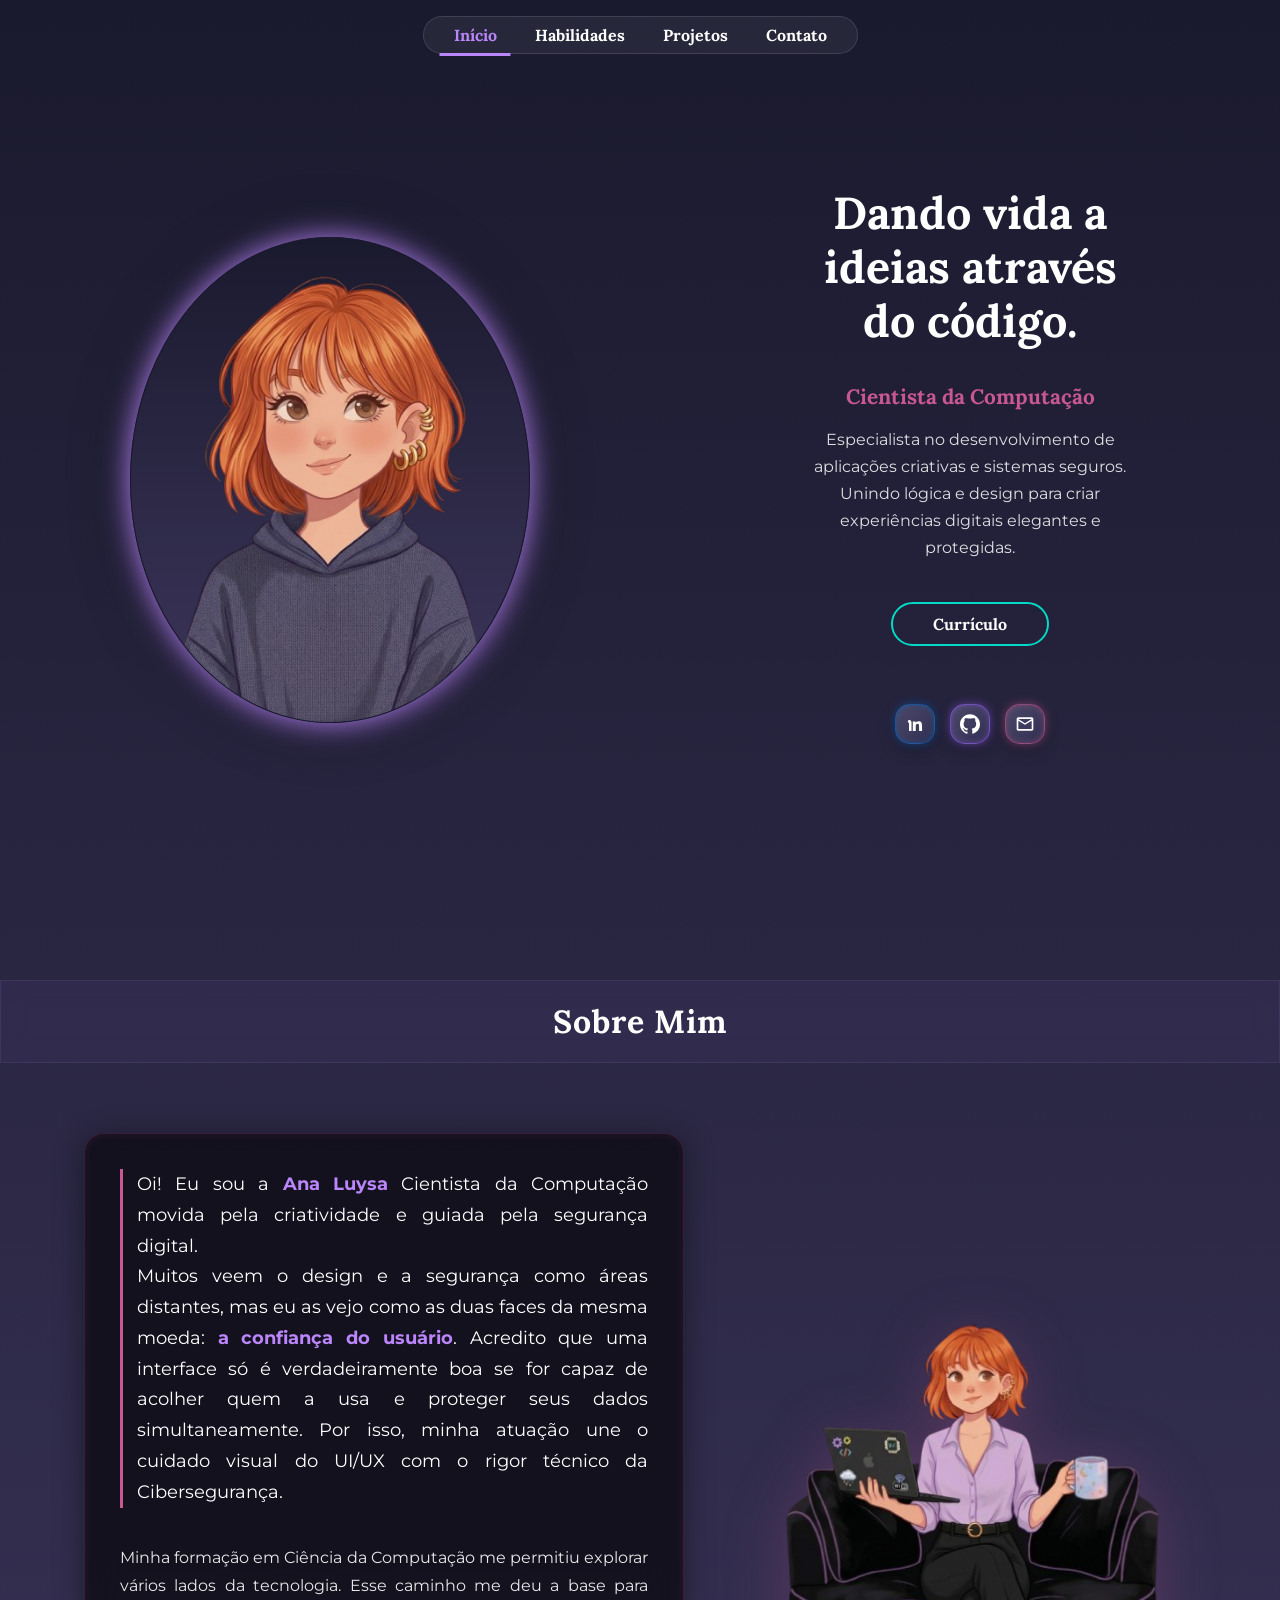
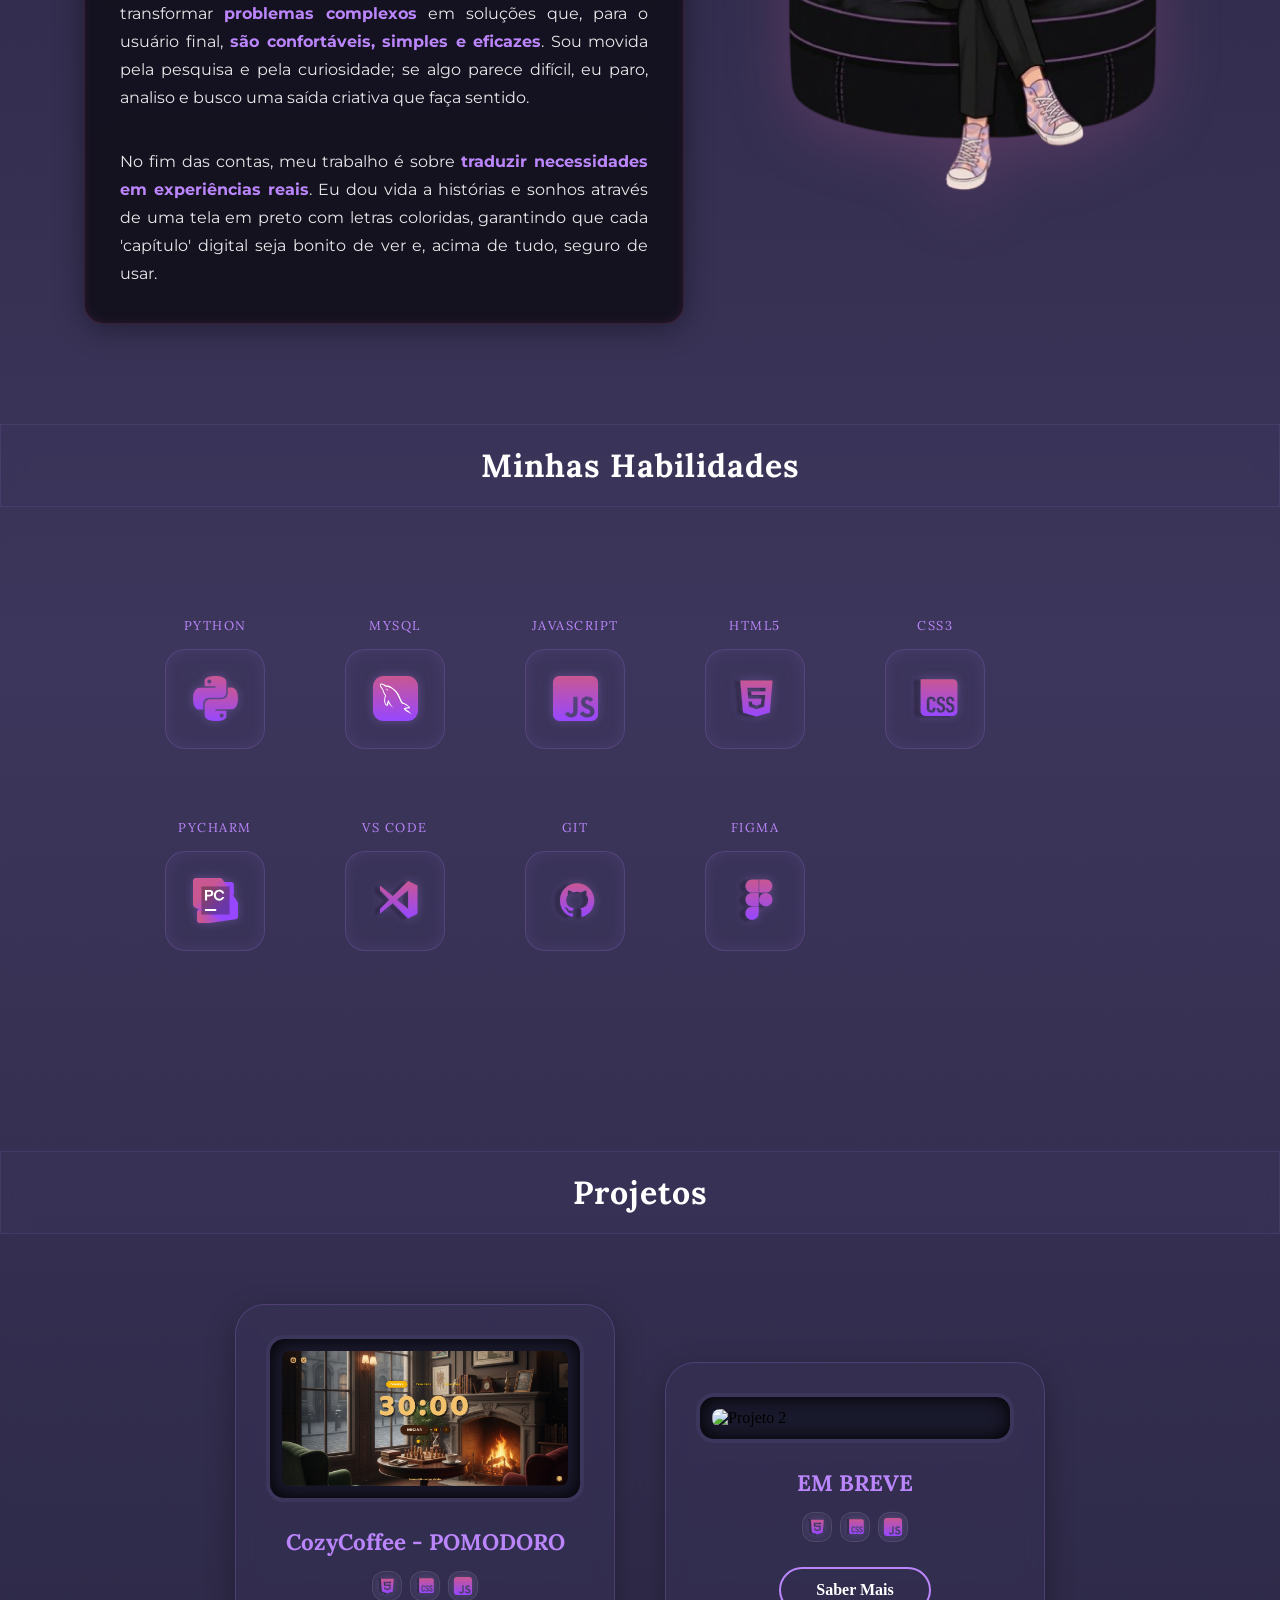
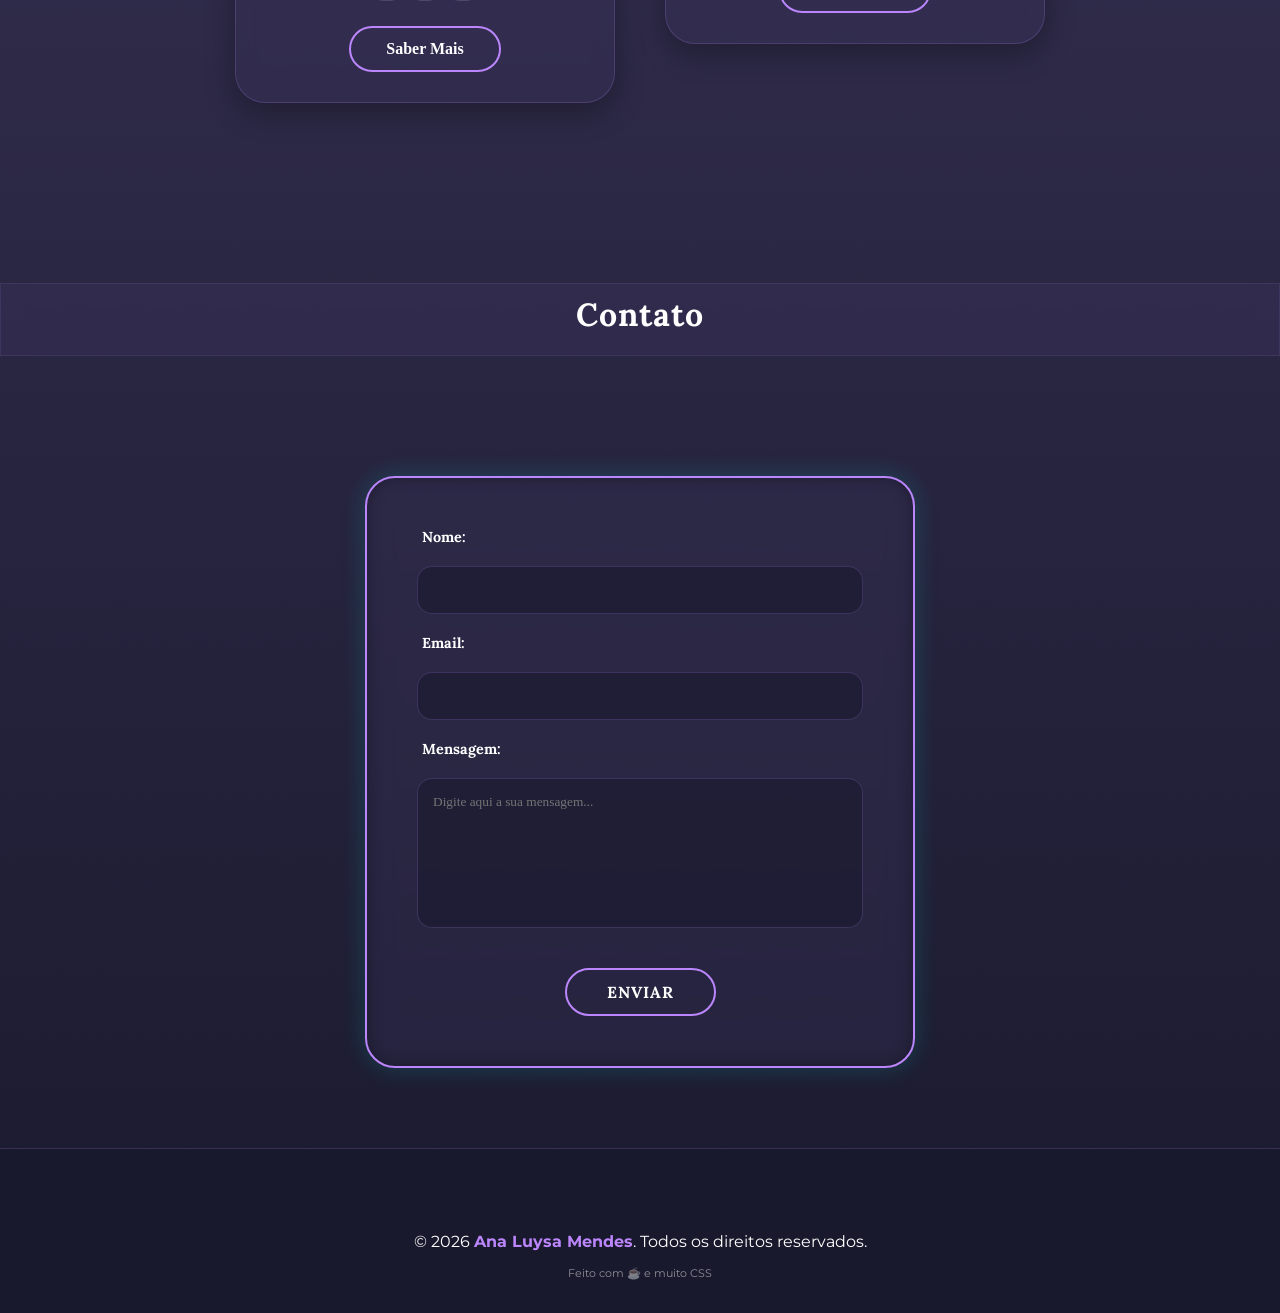
==== commit 52e8ea96: "up" ====
--- a/portfolio.html
+++ b/portfolio.html
@@ -191,15 +191,16 @@
 
         <div class="projeto-item">
             <div class="monitor-frame">
-                <img src="imagens/cozycoffee-proj.png" alt="Projeto 2">
+                <img src="imagens/em-construcao.png" alt="Projeto 2">
             </div>
             <div class="projeto-info">
-                <h2>PROJETO EM BREVE</h2>
-                <div class="tech-glass-pills">
-                    <div class="tech-pill"><img src="icones/icons_python.svg" alt="Python"></div>
-                    <div class="tech-pill"><img src="icones/icons_mysql.svg" alt="MySQL"></div>
-                </div>
-                <a href="#" class="btn-saber-mais">Saber Mais</a>
+                <h2> EM BREVE</h2>
+                 <div class="tech-glass-pills">
+                    <div class="tech-pill"><img src="icones/icons_html.svg" alt="HTML"></div>
+                    <div class="tech-pill"><img src="icones/icons_css.svg" alt="CSS"></div>
+                    <div class="tech-pill"><img src="icones/icons_javascript.svg" alt="JS"></div>
+                </div>
+                <a href="" class="btn-saber-mais">Saber Mais</a>
             </div>
         </div>
 
